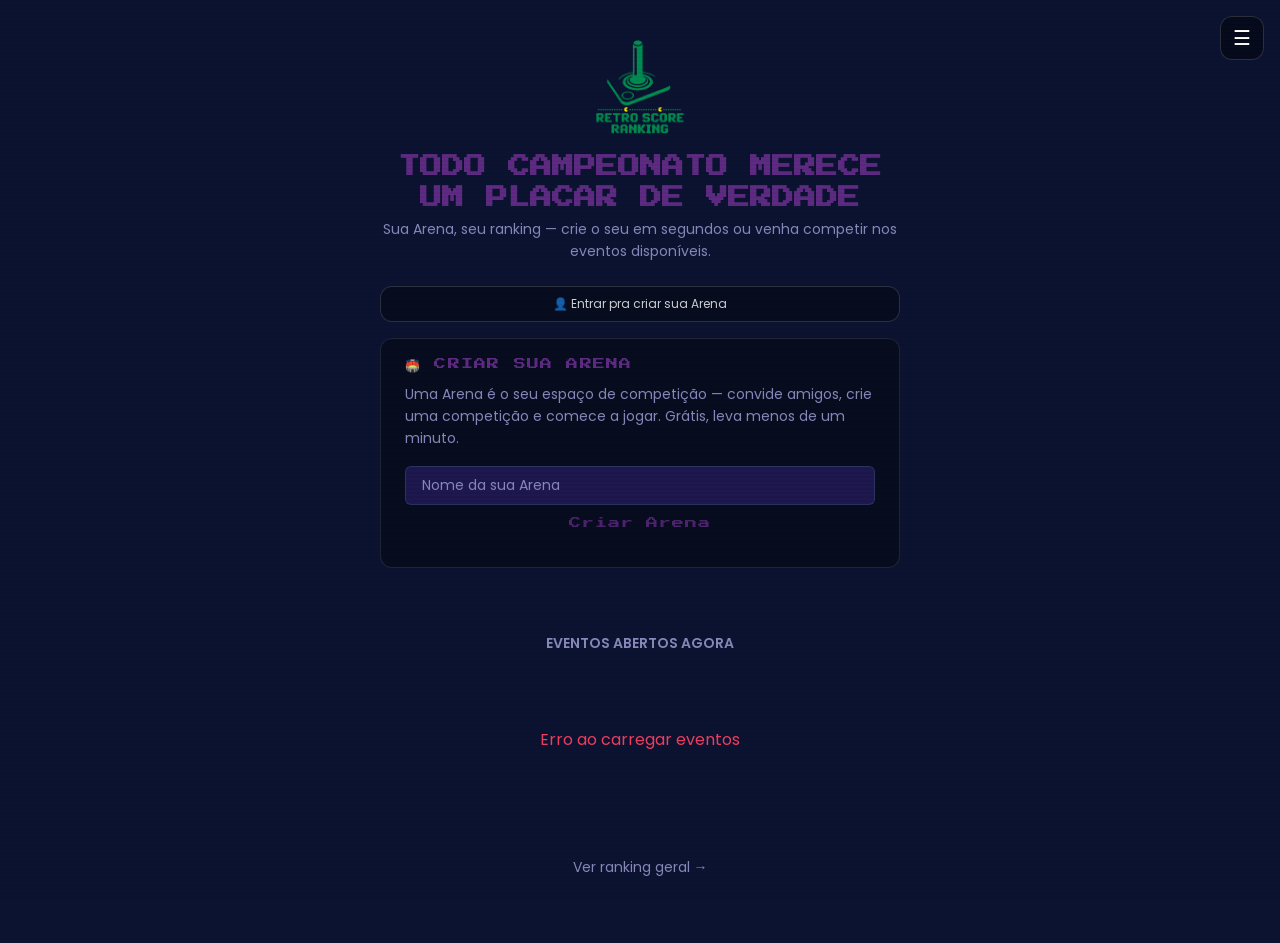
==== frontend/index.html @ 5ebc624e "feat: mostra apelido em vez do nome da conta na saudação "Logado como" index.html e perfil.html prio" ====
<!DOCTYPE html>
<html lang="pt-BR">
<head>
  <meta charset="UTF-8">
  <meta name="viewport" content="width=device-width, initial-scale=1.0, maximum-scale=1.0, user-scalable=no">
  <meta name="mobile-web-app-capable" content="yes">
  <meta name="theme-color" content="#0b1331">
  <title>Retro Score — Crie sua Arena</title>
  <link rel="stylesheet" href="style.css">
  <!-- Pré-carrega fontes principais para evitar flash e atraso -->
  <link rel="preconnect" href="https://fonts.googleapis.com">
  <link rel="preconnect" href="https://fonts.gstatic.com" crossorigin>
  <link rel="stylesheet" href="https://fonts.googleapis.com/css2?family=Press+Start+2P&family=Poppins:wght@400;600;700&family=Orbitron:wght@400;700&family=Share+Tech+Mono&display=swap">
  <style>
    /* ── Página ── */
    .upload-page {
      min-height: 100dvh;
      display: flex;
      flex-direction: column;
      align-items: center;
      padding: var(--space-xl) var(--space-md) var(--space-2xl);
    }

    .page-header {
      text-align: center;
      margin-bottom: var(--space-lg);
      width: 100%;
      max-width: 520px;
    }
    .page-logo {
      height: 96px; width: auto; object-fit: contain;
      display: block; margin: 0 auto var(--space-md);
    }
    .page-title {
      font-family: var(--font-display);
      font-size: var(--text-lg);
      color: var(--color-primary);
      line-height: 1.4; margin-bottom: var(--space-xs);
    }
    .page-subtitle { font-size: var(--text-sm); color: var(--color-text-muted); }

    /* ── Conta / login ── */
    .conta-bar {
      width: 100%;
      max-width: 520px;
      margin-bottom: var(--space-md);
    }
    .conta-status {
      display: flex;
      align-items: center;
      justify-content: center;
      gap: var(--space-sm);
      min-height: 32px;
    }
    .conta-carregando {
      color: var(--color-text-muted);
      font-size: var(--text-xs);
      letter-spacing: 0.1em;
    }
    .conta-info {
      font-size: var(--text-sm);
      color: rgba(255,255,255,0.75);
    }
    .conta-info strong { color: var(--color-primary); }
    .conta-avatar {
      width: 24px; height: 24px;
      border-radius: 50%;
      object-fit: cover;
      border: 1px solid rgba(255,255,255,0.2);
      flex-shrink: 0;
    }
    .conta-sair {
      background: transparent;
      border: none;
      color: var(--color-text-muted);
      font-size: var(--text-xs);
      text-decoration: underline;
      cursor: pointer;
      padding: 4px 8px;
    }
    .conta-entrar-btn {
      background: rgba(0,0,0,0.35);
      border: 1px solid rgba(255,255,255,0.15);
      border-radius: var(--radius-md);
      color: rgba(255,255,255,0.8);
      font-size: var(--text-xs);
      padding: 8px 16px;
      cursor: pointer;
      transition: border-color var(--transition);
      width: 100%;
    }
    .conta-entrar-btn:hover { border-color: var(--color-primary); }

    .login-painel {
      margin-top: var(--space-sm);
      background: rgba(0,0,0,0.35);
      border: 1px solid rgba(255,255,255,0.1);
      border-radius: var(--radius-md);
      padding: var(--space-md);
    }
    .login-painel-texto {
      font-size: var(--text-xs);
      color: var(--color-text-muted);
      text-align: center;
      margin-bottom: var(--space-md);
      line-height: 1.5;
    }
    .login-btn {
      width: 100%;
      border-radius: var(--radius-sm, 6px);
      padding: 10px 16px;
      font-size: var(--text-sm);
      font-weight: var(--weight-bold);
      cursor: pointer;
      transition: filter var(--transition);
    }
    .login-btn:hover { filter: brightness(1.1); }
    .login-btn-google {
      background: #ffffff;
      color: #1f1f1f;
      border: 1px solid rgba(0,0,0,0.1);
      display: flex; align-items: center; justify-content: center; gap: 10px;
    }
    .login-divisor {
      display: flex; align-items: center; gap: var(--space-sm);
      margin: var(--space-md) 0;
      color: var(--color-text-muted);
      font-size: var(--text-xs);
    }
    .login-divisor::before, .login-divisor::after {
      content: ''; flex: 1; height: 1px; background: rgba(255,255,255,0.15);
    }
    .login-email-form { display: flex; flex-direction: column; gap: var(--space-sm); }
    .login-btn-email {
      background: var(--color-primary);
      color: var(--color-bg, #0b1331);
    }
    .login-email-status {
      font-size: var(--text-xs);
      color: var(--color-text-muted);
      text-align: center;
      margin-top: var(--space-sm);
      min-height: 1em;
    }

    /* ── Busca de games ── */
    .games-busca-bar {
      width: 100%;
      max-width: 520px;
      margin-bottom: var(--space-md);
    }
    .games-busca-input {
      width: 100%;
      background: var(--color-bg-surface);
      border: var(--border-width) solid var(--color-border);
      border-radius: var(--radius-sm, 6px);
      color: var(--color-text);
      font-family: var(--font-body);
      font-size: var(--text-sm);
      padding: var(--space-sm) var(--space-md);
      transition: border-color var(--transition);
    }
    .games-busca-input::placeholder { color: var(--color-text-muted); }
    .games-busca-input:focus {
      outline: none;
      border-color: var(--color-primary);
    }
    .games-busca-vazio {
      text-align: center;
      color: var(--color-text-muted);
      font-size: var(--text-sm);
      padding: var(--space-lg) 0;
    }

    /* ── Link direto por game (?game=) ── */
    .voltar-todos-games {
      display: inline-block;
      margin-bottom: var(--space-md);
      color: var(--color-text-muted);
      font-size: var(--text-xs);
      text-decoration: underline;
      cursor: pointer;
    }

    /* ── Link "ver ranking" no card fechado ── */
    .game-ranking-link {
      flex-shrink: 0;
      font-size: var(--text-xs);
      color: var(--color-text-muted);
      text-decoration: none;
      padding: 6px 10px;
      border: 1px solid rgba(255,255,255,0.12);
      border-radius: var(--radius-sm, 6px);
      white-space: nowrap;
      transition: border-color var(--transition), color var(--transition);
    }
    .game-ranking-link:hover {
      border-color: var(--card-primary, var(--color-primary));
      color: var(--card-primary, var(--color-primary));
    }

    /* ── Regras ── */
    .regras-card {
      width: 100%;
      max-width: 520px;
      background: rgba(0,0,0,0.35);
      border: 1px solid rgba(255,255,255,0.1);
      border-radius: var(--radius-md);
      padding: var(--space-md) var(--space-lg);
      margin-bottom: var(--space-lg);
    }
    .regras-titulo {
      font-family: var(--font-display);
      font-size: var(--text-xs);
      color: var(--color-primary);
      letter-spacing: 0.1em;
      margin-bottom: var(--space-sm);
    }
    .regras-lista {
      list-style: none;
      padding: 0; margin: 0;
      display: flex;
      flex-direction: column;
      gap: 8px;
    }
    .regras-lista li {
      font-size: var(--text-sm);
      color: rgba(255,255,255,0.7);
      line-height: 1.6;
      padding-left: 16px;
      position: relative;
    }
    .regras-lista li strong {
      color: var(--color-primary);
      font-weight: 600;
    }
    .regras-lista li::before {
      content: '▸';
      color: var(--color-primary);
      position: absolute;
      left: 0;
      top: 0;
    }
    .regras-expandido {
      display: none;
      margin-top: var(--space-sm);
      padding-top: var(--space-sm);
      border-top: 1px solid rgba(255,255,255,0.08);
    }
    .regras-expandido.aberto { display: block; }
    .regras-expandido li {
      font-size: var(--text-xs);
      color: rgba(255,255,255,0.45);
      line-height: 1.5;
      margin-bottom: 6px;
      padding-left: 14px;
      position: relative;
    }
    .regras-expandido li::before {
      content: '–';
      color: var(--color-primary);
      position: absolute;
      left: 0;
      top: 0;
      opacity: 0.6;
    }
    .regras-toggle {
      background: none;
      border: none;
      color: var(--color-primary);
      font-size: var(--text-xs);
      font-family: var(--font-display);
      letter-spacing: 0.08em;
      cursor: pointer;
      padding: var(--space-xs) 0 0;
      display: flex;
      align-items: center;
      gap: 4px;
      opacity: 0.8;
      transition: opacity 0.2s;
    }
    .regras-toggle:hover { opacity: 1; }
    .regras-toggle-icon { transition: transform 0.25s; display: inline-block; }
    .regras-toggle.aberto .regras-toggle-icon { transform: rotate(180deg); }

    /* ── Lista de games ── */
    .games-lista {
      width: 100%;
      max-width: 520px;
      display: flex;
      flex-direction: column;
      gap: var(--space-sm);
    }

    /* ── Card de game (colapsado) ── */
    .game-card {
      border-radius: var(--radius-md);
      overflow: hidden;
      transition: box-shadow 0.3s ease, opacity 0.3s ease;
      border: var(--border-width) solid var(--color-border);
      background: var(--color-bg-surface);
    }

    /* Quando outro card está expandido, os demais esmaeecem */
    .games-lista.tem-expandido .game-card:not(.expandido) {
      opacity: 0.45;
    }
    .games-lista.tem-expandido .game-card.expandido {
      border-color: var(--card-primary, var(--color-primary));
      box-shadow: 0 0 0 1px var(--card-primary, var(--color-primary));
    }

    /* ── Header do card (sempre visível) ── */
    .game-header {
      display: flex;
      align-items: center;
      gap: var(--space-md);
      padding: var(--space-md) var(--space-lg);
      cursor: pointer;
      transition: background 0.2s;
      position: relative;
    }
    .game-header::before {
      content: '';
      position: absolute;
      left: 0; top: 0; bottom: 0;
      width: 4px;
      background: var(--card-primary, var(--color-primary));
      transition: width 0.2s;
    }
    .game-card.expandido .game-header::before { width: 5px; }
    .game-header:hover { background: rgba(255,255,255,0.03); }

    .game-icone {
      font-size: 28px; line-height: 1;
      flex-shrink: 0; width: 40px; text-align: center;
    }
    .game-icone-img { width: 32px; height: 32px; object-fit: contain; border-radius: 4px; }

    .game-info { flex: 1; min-width: 0; }
    .game-nome {
      font-size: var(--text-md);
      font-weight: var(--weight-bold);
      color: var(--color-text);
      letter-spacing: 0.04em;
    }
    .game-lider {
      font-size: var(--text-xs);
      color: var(--color-text-muted);
      margin-top: 3px;
      display: flex; align-items: center; gap: 6px;
    }
    .lider-score {
      font-family: var(--font-mono);
      color: var(--card-accent, var(--color-accent));
      font-weight: var(--weight-bold);
    }
    .lider-nick { color: var(--color-text-muted); }

    .game-chevron {
      font-size: var(--text-md);
      color: var(--color-text-dim);
      transition: transform 0.3s ease, color 0.2s;
      flex-shrink: 0;
    }
    .game-card.expandido .game-chevron {
      transform: rotate(90deg);
      color: var(--card-primary, var(--color-primary));
    }

    /* ── Corpo expansível do card ── */
    .game-body {
      max-height: 0;
      overflow: hidden;
      transition: max-height 0.45s cubic-bezier(0.4, 0, 0.2, 1);
    }
    .game-card.expandido .game-body {
      max-height: 900px;
    }

    /* ── Conteúdo interno do card (formulário com tema) ── */
    .game-conteudo {
      padding: var(--space-md) var(--space-lg) var(--space-xl);
      border-top: var(--border-width) solid rgba(255,255,255,0.06);
      background: var(--card-bg, var(--color-bg-surface));
      position: relative;
      overflow: hidden;
    }

    /* Imagem de fundo do tema dentro do card */
    .game-conteudo::before {
      content: '';
      position: absolute;
      inset: 0;
      background-image: var(--card-bg-image, none);
      background-size: cover;
      background-position: center;
      opacity: calc(1 - var(--card-overlay, 0.75));
      pointer-events: none;
      z-index: 0;
    }
    .game-conteudo > * { position: relative; z-index: 1; }

    /* ── Formulário dentro do card ── */
    .card-form { display: flex; flex-direction: column; }

    /* Zona de foto */
    .photo-zone {
      position: relative; width: 100%;
      aspect-ratio: 4/3;
      background: rgba(0,0,0,0.3);
      border: var(--border-width) dashed rgba(255,255,255,0.2);
      border-radius: var(--radius-md);
      display: flex; flex-direction: column;
      align-items: center; justify-content: center;
      gap: var(--space-sm); cursor: pointer;
      overflow: hidden; transition: border-color 0.2s;
      margin-bottom: var(--space-md);
    }
    .photo-zone:hover { border-color: rgba(255,255,255,0.4); }
    .photo-zone.has-photo { border-style: solid; border-color: var(--card-secondary, var(--color-secondary)); }
    .photo-zone-icon { font-size: 36px; line-height: 1; }
    .photo-zone-text { font-size: var(--text-sm); color: rgba(255,255,255,0.6); text-align: center; padding: 0 var(--space-md); line-height: 1.5; }
    .photo-zone-badge { font-size: var(--text-xs); font-weight: var(--weight-bold); letter-spacing: 0.1em; text-transform: uppercase; color: var(--card-secondary, var(--color-secondary)); border: 1px solid var(--card-secondary, var(--color-secondary)); border-radius: var(--radius-full); padding: 3px 10px; }
    .photo-preview { position: absolute; inset: 0; width: 100%; height: 100%; object-fit: cover; }
    .photo-overlay { position: absolute; inset: 0; background: rgba(0,0,0,0.6); display: flex; flex-direction: column; align-items: center; justify-content: center; gap: var(--space-sm); opacity: 0; transition: opacity 0.2s; }
    .photo-zone.has-photo:hover .photo-overlay { opacity: 1; }
    .photo-overlay span { font-size: var(--text-sm); color: #fff; font-weight: var(--weight-bold); }

    /* Campos do card — usam variáveis do tema scoped */
    .card-field { display: flex; flex-direction: column; gap: var(--space-xs); margin-bottom: var(--space-md); }
    .card-label { font-size: var(--text-xs); font-weight: var(--weight-bold); letter-spacing: 0.12em; text-transform: uppercase; color: rgba(255,255,255,0.55); }
    .card-input {
      width: 100%;
      padding: 14px var(--space-md);
      background: rgba(0,0,0,0.35);
      border: var(--border-width) solid rgba(255,255,255,0.15);
      border-radius: var(--radius-sm);
      color: #fff;
      font-family: var(--font-body);
      font-size: var(--text-md);
      outline: none;
      transition: border-color 0.2s;
      -webkit-appearance: none;
    }
    .card-input::placeholder { color: rgba(255,255,255,0.3); }
    .card-input:focus {
      border-color: var(--card-secondary, var(--color-secondary));
      box-shadow: 0 0 0 3px rgba(255,255,255,0.08);
    }

    /* Consentimento dentro do card */
    .card-consent {
      display: flex; align-items: flex-start; gap: var(--space-sm);
      margin-bottom: var(--space-md);
      padding: var(--space-sm) var(--space-md);
      background: rgba(0,0,0,0.25);
      border: var(--border-width) solid rgba(255,255,255,0.1);
      border-radius: var(--radius-sm);
    }
    .card-consent-check {
      flex-shrink: 0; width: 18px; height: 18px;
      margin-top: 2px; cursor: pointer;
      accent-color: var(--card-primary, var(--color-primary));
    }
    .card-consent-text { font-size: var(--text-xs); color: rgba(255,255,255,0.5); line-height: 1.6; }

    /* Botão do card com cor primária do tema */
    .card-btn {
      display: block; width: 100%;
      padding: 16px var(--space-lg);
      background: var(--card-primary, var(--color-primary));
      color: var(--card-bg, #000);
      font-family: var(--font-body);
      font-size: var(--text-base);
      font-weight: var(--weight-bold);
      letter-spacing: 0.08em;
      text-transform: uppercase;
      border-radius: var(--radius-md);
      border: none; cursor: pointer;
      transition: filter 0.15s, transform 0.15s;
    }
    .card-btn:hover { filter: brightness(1.15); }
    .card-btn:active { transform: scale(0.98); }
    .card-btn:disabled { opacity: 0.5; cursor: not-allowed; filter: none; }

    /* Progress bar */
    .card-progress { display: none; flex-direction: column; gap: var(--space-xs); margin-bottom: var(--space-md); }
    .card-progress.visible { display: flex; }
    .progress-track { width: 100%; height: 3px; background: rgba(255,255,255,0.1); border-radius: 3px; overflow: hidden; }
    .progress-fill { height: 100%; background: var(--card-primary, var(--color-primary)); width: 0%; transition: width 0.3s ease; border-radius: 3px; }
    .progress-txt { font-size: var(--text-xs); color: rgba(255,255,255,0.5); text-align: center; letter-spacing: 0.08em; text-transform: uppercase; }

    /* Sucesso dentro do card */
    .card-sucesso {
      display: none;
      flex-direction: column;
      align-items: center;
      text-align: center;
      padding: var(--space-lg) 0;
      gap: var(--space-md);
    }
    .card-sucesso.visible { display: flex; animation: fadeIn 0.4s ease both; }
    .sucesso-icon { font-size: 52px; }
    .sucesso-titulo { font-family: var(--font-display); font-size: var(--text-sm); color: var(--card-secondary, var(--color-secondary)); line-height: 1.5; }
    .sucesso-score { font-family: var(--font-mono); font-size: var(--text-2xl); color: var(--card-primary, var(--color-primary)); font-weight: var(--weight-bold); }
    .sucesso-msg { font-size: var(--text-sm); color: rgba(255,255,255,0.6); max-width: 280px; }
    .sucesso-posicao {
      font-family: var(--font-display);
      font-size: var(--text-lg);
      color: var(--card-primary, var(--color-primary));
      margin: 4px 0 2px;
      letter-spacing: 0.05em;
    }
    .sucesso-posicao span {
      font-size: var(--text-3xl, 2.5rem);
      display: block;
      line-height: 1;
    }
    /* Compartilhamento */
    .share-section {
      width: 100%;
      border-top: 1px solid rgba(255,255,255,0.08);
      padding-top: var(--space-sm);
      margin-top: var(--space-xs);
    }
    .share-label {
      font-size: 9px;
      letter-spacing: 0.12em;
      color: rgba(255,255,255,0.35);
      text-align: center;
      margin-bottom: 8px;
    }
    .share-buttons {
      display: flex;
      gap: 8px;
      justify-content: center;
      flex-wrap: wrap;
    }
    .share-btn {
      display: flex;
      align-items: center;
      gap: 6px;
      padding: 8px 14px;
      border-radius: 8px;
      font-size: 11px;
      font-weight: 600;
      cursor: pointer;
      border: none;
      transition: opacity 0.2s, transform 0.15s;
      text-decoration: none;
    }
    .share-btn:active { transform: scale(0.96); }
    .share-btn-native {
      background: var(--card-primary, var(--color-primary));
      color: #000;
      flex: 1;
    }
    .share-btn-instagram { background: #E1306C; color: white; }
    .share-btn-tiktok    { background: #010101; color: white; border: 1px solid #333; }
    .share-btn-facebook  { background: #1877F2; color: white; }

    .link-pessoal-box {
      width: 100%;
      background: rgba(0,0,0,0.3);
      border: 1px solid rgba(255,255,255,0.1);
      border-radius: 8px;
      padding: 10px 12px;
      margin-top: 8px;
      display: flex;
      align-items: center;
      gap: 8px;
    }
    .link-pessoal-url {
      flex: 1;
      font-size: 10px;
      color: rgba(255,255,255,0.5);
      word-break: break-all;
      line-height: 1.4;
    }
    .link-pessoal-copy {
      background: none;
      border: 1px solid rgba(255,255,255,0.2);
      color: rgba(255,255,255,0.6);
      border-radius: 6px;
      padding: 6px 10px;
      font-size: 10px;
      cursor: pointer;
      white-space: nowrap;
      flex-shrink: 0;
    }
    .link-pessoal-copy:hover { border-color: var(--card-primary, var(--color-primary)); color: var(--card-primary, var(--color-primary)); }

    /* Fogos de artifício */
    @keyframes fogoBurst {
      0%   { transform: translate(-50%,-50%) scale(0); opacity:1; }
      80%  { opacity:1; }
      100% { transform: translate(-50%,-50%) scale(1); opacity:0; }
    }
    .fogo-particle {
      position: fixed;
      width: 8px; height: 8px;
      border-radius: 50%;
      pointer-events: none;
      z-index: 9998;
      animation: fogoQueda linear forwards;
    }
    @keyframes fogoQueda {
      0%   { transform: translateY(0) scale(1); opacity:1; }
      100% { transform: translateY(80px) scale(0.3); opacity:0; }
    }

    .share-rede {
      width: 44px; height: 44px;
      border-radius: 50%;
      border: none;
      display: flex; align-items: center; justify-content: center;
      cursor: pointer;
      color: white;
      transition: transform 0.15s, filter 0.15s;
      padding: 0;
      flex-shrink: 0;
    }
    .share-rede:hover { transform: scale(1.12); filter: brightness(1.2); }
    .share-rede[title="Instagram"] { background: radial-gradient(circle at 30% 107%, #fdf497 0%, #fd5949 45%, #d6249f 60%, #285AEB 90%); }
    .share-rede[title="TikTok"]    { background: #010101; border: 1px solid #444; }
    .share-rede[title="Facebook"]  { background: #1877F2; }
    .share-rede[title="WhatsApp"]  { background: #25D366; }
    .share-rede[title="Salvar imagem"] { background: rgba(255,255,255,0.12); border: 1px solid rgba(255,255,255,0.2); opacity: 0.6; }

    .toast-superado {
      position: fixed;
      bottom: 80px; left: 50%;
      transform: translateX(-50%) translateY(20px);
      background: rgba(20,10,0,0.95);
      border: 1px solid var(--color-primary);
      border-radius: 12px;
      padding: 14px 20px;
      max-width: 320px;
      width: 90%;
      text-align: center;
      opacity: 0;
      transition: opacity 0.3s, transform 0.3s;
      pointer-events: none;
      z-index: 999;
    }
    .toast-superado.show {
      opacity: 1;
      transform: translateX(-50%) translateY(0);
    }
    .toast-superado-titulo {
      font-family: var(--font-display);
      font-size: var(--text-xs);
      color: var(--color-primary);
      letter-spacing: 0.1em;
      margin-bottom: 4px;
    }
    .toast-superado-msg {
      font-size: var(--text-sm);
      color: rgba(255,255,255,0.8);
      line-height: 1.4;
    }

    .sucesso-motivacao {
      font-size: var(--text-sm);
      color: rgba(255,255,255,0.75);
      max-width: 260px;
      line-height: 1.5;
      margin-top: 4px;
      font-style: italic;
    }
    .sucesso-actions { display: flex; flex-direction: column; gap: var(--space-sm); width: 100%; }

    /* ── Links ── */
    .ranking-link {
      display: flex; align-items: center; justify-content: center;
      gap: var(--space-sm); margin-top: var(--space-xl);
      color: var(--color-text-muted); font-size: var(--text-sm);
      text-decoration: none; transition: color 0.2s;
    }
    .ranking-link:hover { color: var(--color-secondary); }

    /* Loading */
    .loading-games { display: flex; flex-direction: column; align-items: center; gap: var(--space-md); padding: var(--space-2xl); color: var(--color-text-muted); }
    .loading-blink { font-family: var(--font-display); font-size: var(--text-sm); animation: blink 1s step-end infinite; }

    input[type="file"] { display: none; }
  </style>
</head>
<body>

<div class="upload-page">
  <div class="page-header animate-slide-up">
    <img src="logo.png" alt="Retro Score Ranking" class="page-logo">
    <h1 class="page-title" id="page-title">TODO CAMPEONATO MERECE UM PLACAR DE VERDADE</h1>
    <p class="page-subtitle" id="page-subtitle">Sua Arena, seu ranking — crie o seu em segundos ou venha competir nos eventos disponíveis.</p>
  </div>

  <!-- Conta / login — precisa estar logado pra criar uma Arena -->
  <div class="conta-bar animate-slide-up" id="conta-bar">
    <div class="conta-status" id="conta-status">
      <span class="conta-carregando">···</span>
    </div>
  </div>

  <!-- Criar Arena -->
  <div class="regras-card animate-slide-up" id="criar-arena-card">
    <div class="regras-titulo">🏟️ CRIAR SUA ARENA</div>
    <p style="font-size:var(--text-sm);color:var(--color-text-muted);margin-bottom:var(--space-md)">
      Uma Arena é o seu espaço de competição — convide amigos, crie uma competição e comece a jogar. Grátis, leva menos de um minuto.
    </p>
    <input type="text" id="arena-nome-input" class="games-busca-input" placeholder="Nome da sua Arena" maxlength="80" style="margin-bottom:var(--space-sm)">
    <button class="regras-toggle" id="criar-arena-btn" onclick="criarArena()" style="width:100%;justify-content:center">
      <span>Criar Arena</span>
    </button>
    <p id="criar-arena-status" style="font-size:var(--text-xs);margin-top:var(--space-sm);min-height:1.2em"></p>
  </div>

  <!-- Diretório de eventos abertos (Fase 8, ARENA_SPEC.md D.1/D.7) -->
  <div class="page-header animate-slide-up" style="margin-top:var(--space-xl);margin-bottom:var(--space-sm)">
    <p class="page-subtitle" style="font-weight:600">EVENTOS ABERTOS AGORA</p>
  </div>
  <div class="games-lista" id="eventos-abertos-lista">
    <div class="loading-games"><span>Carregando...</span></div>
  </div>

  <a href="ranking.html" class="ranking-link">Ver ranking geral →</a>
</div>

<div class="toast" id="toast"></div>

<script type="module">
import { inserirNav } from './nav.js';

const API_URL = 'https://retro-score-ranking-production.up.railway.app';

inserirNav('index');

// ── CONTA / LOGIN (AUTH_SPEC.md §4) ─────────────────────────────
// Criar Arena exige sessão ativa (Fase 8, ARENA_SPEC.md D.2) — login
// resolvido antes de qualquer criação, sem estado transitório de
// "preencha o formulário, autentique depois".

let usuarioAtual = null;
let providersCache = null;
let nickAtualCache = null;

document.addEventListener('DOMContentLoaded', async () => {
  await carregarSessao();
  carregarEventosAbertos();
});

async function carregarSessao() {
  try {
    const resp = await fetch(`${API_URL}/api/auth/session`, { credentials: 'include' });
    if (resp.ok) {
      usuarioAtual = await resp.json();
      await carregarNickAtual();
      renderContaLogado(usuarioAtual);
    } else {
      usuarioAtual = null;
      renderContaDeslogado();
    }
  } catch {
    usuarioAtual = null;
    renderContaDeslogado();
  }
}

// Apelido usado nas pontuações (docs/NICKNAME_SPEC.md) — prioridade
// sobre o nome da conta Google/e-mail na saudação. Mesmo padrão já
// usado em play.html: falha silenciosa, é só conveniência de exibição.
async function carregarNickAtual() {
  try {
    const resp = await fetch(`${API_URL}/api/perfil`, { credentials: 'include' });
    if (resp.ok) {
      const perfil = await resp.json();
      nickAtualCache = perfil.nick_atual || null;
    }
  } catch { /* silencioso */ }
}

function renderContaLogado(usuario) {
  const el = document.getElementById('conta-status');
  const nomeExibicao = nickAtualCache || usuario.nome || usuario.email || 'sua conta';
  const linkPainel = usuario.tem_arena
    ? `<a href="admin.html" class="conta-sair" style="text-decoration:underline">Meu painel</a>`
    : '';
  el.innerHTML = `
    <span class="conta-info">✓ Logado como <strong>${escaparHtml(nomeExibicao)}</strong></span>
    ${linkPainel}
    <a href="perfil.html" class="conta-sair" style="text-decoration:underline">Meu perfil</a>
    <button class="conta-sair" onclick="fazerLogout()">Sair</button>
  `;
}

function renderContaDeslogado() {
  const el = document.getElementById('conta-status');
  el.innerHTML = `
    <button class="conta-entrar-btn" onclick="toggleLoginPainel()">
      👤 Entrar pra criar sua Arena
    </button>
    <div class="login-painel" id="login-painel" style="display:none">
      <p class="login-painel-texto">
        Login é rápido e necessário só pra criar/administrar sua Arena — ver
        ranking e enviar pontuação continua funcionando sem conta.
      </p>
      <button class="login-btn login-btn-google" id="btn-login-google" onclick="loginGoogle()" style="display:none">
        <svg width="18" height="18" viewBox="0 0 18 18"><path fill="#4285F4" d="M17.64 9.2c0-.64-.06-1.25-.16-1.84H9v3.48h4.84a4.14 4.14 0 0 1-1.8 2.72v2.26h2.9c1.7-1.57 2.7-3.88 2.7-6.62z"/><path fill="#34A853" d="M9 18c2.43 0 4.47-.8 5.96-2.18l-2.9-2.26c-.8.54-1.84.86-3.06.86-2.35 0-4.34-1.59-5.05-3.72H.96v2.33A9 9 0 0 0 9 18z"/><path fill="#FBBC05" d="M3.95 10.7A5.4 5.4 0 0 1 3.67 9c0-.59.1-1.17.28-1.7V4.97H.96A9 9 0 0 0 0 9c0 1.45.35 2.83.96 4.03l2.99-2.33z"/><path fill="#EA4335" d="M9 3.58c1.32 0 2.5.45 3.44 1.35l2.58-2.58C13.46.89 11.43 0 9 0A9 9 0 0 0 .96 4.97l2.99 2.33C4.66 5.17 6.65 3.58 9 3.58z"/></svg>
        Continuar com Google
      </button>
      <div class="login-divisor" id="login-divisor" style="display:none"><span>ou</span></div>
      <div class="login-email-form" id="login-email-form" style="display:none">
        <input type="email" class="card-input" id="login-email-input"
               placeholder="seu@email.com" autocomplete="email">
        <button class="login-btn login-btn-email" onclick="loginMagicLink()">Enviar link de acesso</button>
      </div>
      <p class="login-email-status" id="login-email-status"></p>
    </div>
  `;
}

async function carregarProviders() {
  if (providersCache) return providersCache;
  try {
    const resp = await fetch(`${API_URL}/api/auth/providers`);
    providersCache = await resp.json();
  } catch {
    providersCache = { google: false, magic_link: false };
  }
  return providersCache;
}

window.toggleLoginPainel = async function() {
  const painel = document.getElementById('login-painel');
  const visivel = painel.style.display !== 'none';
  painel.style.display = visivel ? 'none' : 'block';
  if (!visivel) {
    const providers = await carregarProviders();
    document.getElementById('btn-login-google').style.display = providers.google ? 'flex' : 'none';
    document.getElementById('login-divisor').style.display =
      (providers.google && providers.magic_link) ? 'flex' : 'none';
    document.getElementById('login-email-form').style.display = providers.magic_link ? 'flex' : 'none';
  }
};

window.loginGoogle = function() {
  // Navegação de página inteira (não fetch) — precisa sair do domínio
  // pro Google e voltar. Volta pra esta mesma home.
  window.location.href = `${API_URL}/api/auth/google/start`;
};

window.loginMagicLink = async function() {
  const input  = document.getElementById('login-email-input');
  const status = document.getElementById('login-email-status');
  const email  = input.value.trim();
  if (!email) return;

  status.textContent = 'Enviando...';
  try {
    const resp = await fetch(`${API_URL}/api/auth/magic-link/request`, {
      method: 'POST',
      headers: { 'Content-Type': 'application/json' },
      body: JSON.stringify({ email }),
    });
    const data = await resp.json();
    status.textContent = data.mensagem || 'Se esse e-mail existir, enviamos um link de acesso.';
    input.value = '';
  } catch {
    status.textContent = 'Não foi possível enviar agora. Tente de novo em instantes.';
  }
};

window.fazerLogout = async function() {
  try {
    await fetch(`${API_URL}/api/auth/logout`, { method: 'POST', credentials: 'include' });
  } catch {}
  usuarioAtual = null;
  renderContaDeslogado();
};

function escaparHtml(texto) {
  const div = document.createElement('div');
  div.textContent = texto;
  return div.innerHTML;
}

function showToast(msg, tipo = 'success') {
  const toast = document.getElementById('toast');
  toast.textContent = msg;
  toast.className = `toast show ${tipo}`;
  setTimeout(() => { toast.className = 'toast'; }, 3500);
}

// ── CRIAR ARENA (Fase 8, ARENA_SPEC.md D.2/D.3) ─────────────────
// Só nome — slug auto-derivado (editável seria refinamento futuro,
// não bloqueante aqui). Colisão/rate-limit/heurística são resolvidos
// inteiramente no backend (POST /api/admin/arenas); esta função só
// traduz os status HTTP em mensagem clara.

function slugify(texto) {
  return texto
    .normalize('NFKD').replace(/[\u0300-\u036f]/g, '')
    .toLowerCase()
    .replace(/[^a-z0-9]+/g, '-')
    .replace(/^-+|-+$/g, '')
    .slice(0, 60);
}

window.criarArena = async function() {
  const input  = document.getElementById('arena-nome-input');
  const status = document.getElementById('criar-arena-status');
  const nome   = input.value.trim();

  if (!nome) {
    status.textContent = 'Digite um nome pra sua Arena.';
    return;
  }
  if (!usuarioAtual) {
    status.textContent = 'Entre com sua conta primeiro (botão acima).';
    await window.toggleLoginPainel();
    return;
  }

  const slug = slugify(nome);
  status.textContent = 'Criando...';

  try {
    const resp = await fetch(`${API_URL}/api/admin/arenas`, {
      method: 'POST',
      credentials: 'include',
      headers: { 'Content-Type': 'application/json' },
      body: JSON.stringify({ nome, slug }),
    });
    const data = await resp.json();

    if (resp.status === 201) {
      status.textContent = `Arena "${data.nome}" criada! Acesse o painel pra configurar.`;
      showToast('Arena criada com sucesso!', 'success');
      input.value = '';
      setTimeout(() => { window.location.href = 'admin.html'; }, 1500);
    } else if (resp.status === 409) {
      status.textContent = data.detail || 'Esse nome já está em uso — tente outro.';
    } else if (resp.status === 429) {
      status.textContent = data.detail || 'Limite de Arenas por dia atingido.';
    } else if (resp.status === 401) {
      status.textContent = 'Sessão expirada — entre novamente.';
      renderContaDeslogado();
    } else {
      status.textContent = data.detail || 'Não foi possível criar agora. Tente de novo.';
    }
  } catch {
    status.textContent = 'Erro de conexão — tente de novo em instantes.';
  }
};

// ── DIRETÓRIO DE EVENTOS ABERTOS ────────────────────────────────

async function carregarEventosAbertos() {
  const el = document.getElementById('eventos-abertos-lista');
  try {
    const resp = await fetch(`${API_URL}/api/arenas/eventos-abertos`);
    const eventos = resp.ok ? await resp.json() : [];

    if (eventos.length === 0) {
      el.innerHTML = `<div class="loading-games"><span>Nenhum evento aberto pra descoberta no momento — peça o link direto de quem organiza.</span></div>`;
      return;
    }

    el.innerHTML = eventos.map(e => `
      <a href="play.html?evento=${encodeURIComponent(e.slug)}" class="game-card" style="text-decoration:none;display:block">
        <div class="game-header">
          <span class="game-icone">
            ${e.logo_url ? `<img class="game-icone-img" src="${escaparHtml(e.logo_url)}" alt="${escaparHtml(e.nome)}">` : '🎮'}
          </span>
          <div class="game-info">
            <div class="game-nome">${escaparHtml(e.nome)}</div>
            <div class="game-lider" style="opacity:0.7">${escaparHtml(e.arena_nome)}</div>
          </div>
          <span class="game-chevron">›</span>
        </div>
      </a>
    `).join('');
  } catch {
    el.innerHTML = `<div class="loading-games"><span style="color:var(--color-error)">Erro ao carregar eventos</span></div>`;
  }
}
</script>

</body>
</html>
---- frontend/style.css ----
@import url('https://fonts.googleapis.com/css2?family=Press+Start+2P&family=Poppins:wght@400;600;700&family=Share+Tech+Mono&display=swap');

/* ============================================================
   RETRO SCORE RANKING — Design Tokens — Canal3
   ============================================================
   COMO CUSTOMIZAR:
   Troque qualquer valor abaixo para mudar o visual do app.
   Não é necessário editar o HTML ou o JS.

   SEÇÕES:
   1. Cores principais
   2. Tipografia
   3. Espaçamento e bordas
   4. Efeitos e animações
   5. Componentes específicos
   ============================================================ */

/* ── 1. CORES ──────────────────────────────────────────────── */
:root {
  /* ── Paleta Canal3 ──────────────────────────────────────── */
  --canal3-navy:    #0b1331;   /* azul marinho escuro */
  --canal3-indigo:  #1e184e;   /* índigo médio */
  --canal3-purple:  #5e2b82;   /* roxo vivo */
  --canal3-green:   #5fbb50;   /* verde claro */
  --canal3-forest:  #1c8542;   /* verde floresta */
  --canal3-aqua:    #72cddd;   /* azul-água */

  /* ── Fundo ───────────────────────────────────────────────── */
  --color-bg:           var(--canal3-navy);
  --color-bg-surface:   var(--canal3-indigo);
  --color-bg-surface2:  #141038;   /* entre navy e indigo, para inputs */
  --color-bg-overlay:   rgba(11, 19, 49, 0.88);

  /* ── Cores de destaque ───────────────────────────────────── */
  --color-primary:      var(--canal3-purple);
  --color-primary-glow: rgba(94, 43, 130, 0.30);

  --color-secondary:    var(--canal3-green);
  --color-secondary-glow: rgba(95, 187, 80, 0.22);

  --color-accent:       var(--canal3-aqua);
  --color-accent-glow:  rgba(114, 205, 221, 0.22);

  /* ── Pódio (mantém ouro/prata/bronze universais) ─────────── */
  --color-gold:   #ffd700;
  --color-silver: #c0c0c0;
  --color-bronze: #cd7f32;

  /* ── Texto ───────────────────────────────────────────────── */
  --color-text:       #f0f0ff;
  --color-text-muted: #8888bb;
  --color-text-dim:   #3a3a6a;

  /* ── Bordas ──────────────────────────────────────────────── */
  --color-border:        rgba(114, 205, 221, 0.14);
  --color-border-hover:  rgba(114, 205, 221, 0.35);
  --color-border-active: var(--canal3-aqua);

  /* ── Estados semânticos ──────────────────────────────────── */
  --color-success: var(--canal3-green);
  --color-warning: #f0c040;
  --color-error:   #f04060;
  --color-pending: var(--canal3-purple);
}

/* ── 2. TIPOGRAFIA ─────────────────────────────────────────── */
:root {
  /* Fontes Canal3
     - Press Start 2P : títulos arcade, placar
     - Poppins         : corpo, labels, navegação
     - Pixel Operator  : alternativa display retro
     - Segoe UI        : fallback sistema Windows     */
  --font-display: 'Press Start 2P', 'Pixel Operator', monospace;
  --font-body:    'Poppins', 'Segoe UI', sans-serif;
  --font-mono:    'Share Tech Mono', 'Courier New', monospace;

  /* Tamanhos */
  --text-xs:   0.75rem;
  --text-sm:   0.875rem;
  --text-base: 1rem;
  --text-md:   1.125rem;
  --text-lg:   1.375rem;
  --text-xl:   1.625rem;
  --text-2xl:  2.125rem;
  --text-3xl:  2.75rem;
  --text-4xl:  3.5rem;

  /* Pesos */
  --weight-normal: 400;
  --weight-bold:   700;
}

/* ── 3. ESPAÇAMENTO E BORDAS ───────────────────────────────── */
:root {
  --radius-sm:   6px;
  --radius-md:   12px;
  --radius-lg:   20px;
  --radius-full: 9999px;

  --space-xs:  4px;
  --space-sm:  8px;
  --space-md:  16px;
  --space-lg:  24px;
  --space-xl:  40px;
  --space-2xl: 64px;

  --border-width: 1.5px;
}

/* ── 4. EFEITOS E ANIMAÇÕES ────────────────────────────────── */
:root {
  --anim-fast:   0.15s;
  --anim-normal: 0.3s;
  --anim-slow:   0.6s;

  /* Scanline — efeito TV retro (0 para desativar) */
  --scanline-opacity: 0.035;

  /* Intensidade dos glows (0 para desativar todos) */
  --glow-intensity: 1;

  --transition: var(--anim-normal) ease;
}

/* ── 5. COMPONENTES ────────────────────────────────────────── */
:root {
  --card-height-tv:   88px;
  --card-gap:         12px;

  --photo-size-mobile: 56px;
  --photo-size-tv:     64px;

  --score-size-mobile: var(--text-lg);
  --score-size-tv:     var(--text-2xl);

  --max-width-upload:  480px;
  --max-width-ranking: 1400px;
}

/* ============================================================
   FONTES EXTERNAS
   ============================================================ */

/* ============================================================
   BASE
   ============================================================ */
*, *::before, *::after {
  box-sizing: border-box;
  margin: 0;
  padding: 0;
}

html {
  font-size: 16px;
  -webkit-text-size-adjust: 100%;
}

body {
  background-color: var(--color-bg);
  color: var(--color-text);
  font-family: var(--font-body);
  font-size: var(--text-base);
  line-height: 1.6;
  min-height: 100dvh;
  overflow-x: hidden;
}

/* Scanline retro */
body::after {
  content: '';
  position: fixed;
  inset: 0;
  background: repeating-linear-gradient(
    0deg,
    transparent,
    transparent 2px,
    rgba(0, 0, 0, var(--scanline-opacity)) 2px,
    rgba(0, 0, 0, var(--scanline-opacity)) 4px
  );
  pointer-events: none;
  z-index: 9999;
}

img   { display: block; max-width: 100%; }
button { cursor: pointer; font-family: var(--font-body); border: none; background: none; }
input, select, textarea { font-family: var(--font-body); }

/* ============================================================
   UTILITÁRIOS
   ============================================================ */
.visually-hidden {
  position: absolute;
  width: 1px; height: 1px;
  padding: 0; margin: -1px;
  overflow: hidden;
  clip: rect(0,0,0,0);
  white-space: nowrap;
  border: 0;
}

.font-display { font-family: var(--font-display); }
.font-mono    { font-family: var(--font-mono); }

.text-primary   { color: var(--color-primary); }
.text-secondary { color: var(--color-secondary); }
.text-accent    { color: var(--color-accent); }
.text-muted     { color: var(--color-text-muted); }

.glow-primary   { text-shadow: 0 0 20px var(--color-primary-glow); }
.glow-secondary { text-shadow: 0 0 20px var(--color-secondary-glow); }
.glow-accent    { text-shadow: 0 0 20px var(--color-accent-glow); }

/* ── Animações ── */
@keyframes blink    { 0%,100%{opacity:1} 50%{opacity:0} }
@keyframes slideUp  { from{opacity:0;transform:translateY(20px)} to{opacity:1;transform:translateY(0)} }
@keyframes fadeIn   { from{opacity:0} to{opacity:1} }
@keyframes pulse    { 0%,100%{opacity:1} 50%{opacity:0.5} }
@keyframes newEntry { 0%{background:rgba(95,187,80,0.18);transform:scale(1.01)} 100%{background:transparent;transform:scale(1)} }

.animate-slide-up { animation: slideUp var(--anim-slow) ease both; }
.animate-fade-in  { animation: fadeIn var(--anim-normal) ease both; }

/* ── Botão principal ── */
.btn-primary {
  display: block;
  width: 100%;
  padding: var(--space-md) var(--space-lg);
  background: var(--color-primary);
  color: #fff;
  font-family: var(--font-body);
  font-size: var(--text-base);
  font-weight: var(--weight-bold);
  letter-spacing: 0.06em;
  text-transform: uppercase;
  border-radius: var(--radius-md);
  border: var(--border-width) solid transparent;
  transition: all var(--transition);
}
.btn-primary:hover {
  filter: brightness(1.2);
  box-shadow: 0 0 24px calc(var(--glow-intensity) * 1px) var(--color-primary-glow);
}
.btn-primary:active { transform: scale(0.98); }
.btn-primary:disabled {
  background: var(--color-bg-surface2);
  color: var(--color-text-dim);
  cursor: not-allowed;
  box-shadow: none;
  filter: none;
}

/* ── Botão ghost ── */
.btn-ghost {
  display: block;
  width: 100%;
  padding: var(--space-md) var(--space-lg);
  background: transparent;
  color: var(--color-secondary);
  font-family: var(--font-body);
  font-size: var(--text-base);
  font-weight: var(--weight-bold);
  letter-spacing: 0.06em;
  text-transform: uppercase;
  border-radius: var(--radius-md);
  border: var(--border-width) solid var(--color-secondary);
  transition: all var(--transition);
}
.btn-ghost:hover {
  background: var(--color-secondary-glow);
  box-shadow: 0 0 16px calc(var(--glow-intensity) * 1px) var(--color-secondary-glow);
}
.btn-ghost:active { transform: scale(0.98); }

/* ── Campo de formulário ── */
.field {
  display: flex;
  flex-direction: column;
  gap: var(--space-xs);
  margin-bottom: var(--space-md);
}
.field-label {
  font-size: var(--text-xs);
  font-weight: var(--weight-bold);
  letter-spacing: 0.12em;
  text-transform: uppercase;
  color: var(--color-text-muted);
}
.field-input {
  width: 100%;
  padding: var(--space-md);
  background: var(--color-bg-surface2);
  border: var(--border-width) solid var(--color-border);
  border-radius: var(--radius-sm);
  color: var(--color-text);
  font-family: var(--font-body);
  font-size: var(--text-md);
  transition: border-color var(--transition);
  -webkit-appearance: none;
  outline: none;
}
.field-input::placeholder { color: var(--color-text-dim); }
.field-input:focus {
  border-color: var(--color-border-active);
  box-shadow: 0 0 0 3px rgba(114, 205, 221, 0.15);
}
.field-input.error { border-color: var(--color-error); }

select.field-input {
  background-image: url("data:image/svg+xml,%3Csvg xmlns='http://www.w3.org/2000/svg' width='12' height='8' viewBox='0 0 12 8'%3E%3Cpath d='M1 1l5 5 5-5' stroke='%238888bb' stroke-width='1.5' fill='none' stroke-linecap='round'/%3E%3C/svg%3E");
  background-repeat: no-repeat;
  background-position: right 12px center;
  padding-right: 36px;
}
select.field-input option { background: var(--color-bg-surface); }

/* ── Badge de status ── */
.badge {
  display: inline-flex;
  align-items: center;
  gap: 6px;
  padding: 4px 12px;
  border-radius: var(--radius-full);
  font-size: var(--text-xs);
  font-weight: var(--weight-bold);
  letter-spacing: 0.1em;
  text-transform: uppercase;
}
.badge-success { background: rgba(95,187,80,0.15);  color: var(--color-success); border: 1px solid rgba(95,187,80,0.3); }
.badge-pending { background: rgba(94,43,130,0.20);  color: #c090ff;              border: 1px solid rgba(94,43,130,0.4); }
.badge-error   { background: rgba(240,64,96,0.15);  color: var(--color-error);   border: 1px solid rgba(240,64,96,0.3); }

/* ── Toast ── */
.toast {
  position: fixed;
  bottom: var(--space-xl);
  left: 50%;
  transform: translateX(-50%) translateY(20px);
  background: var(--color-bg-surface);
  border: var(--border-width) solid var(--color-border);
  border-radius: var(--radius-full);
  padding: var(--space-sm) var(--space-lg);
  font-size: var(--text-sm);
  font-weight: var(--weight-bold);
  letter-spacing: 0.06em;
  white-space: nowrap;
  opacity: 0;
  transition: all var(--anim-normal) ease;
  z-index: 1000;
  pointer-events: none;
}
.toast.show    { opacity: 1; transform: translateX(-50%) translateY(0); }
.toast.success { border-color: var(--color-success); color: var(--color-success); }
.toast.error   { border-color: var(--color-error);   color: var(--color-error); }

/* ── Indicador SSE ── */
.connection-dot {
  width: 8px; height: 8px;
  border-radius: 50%;
  background: var(--color-success);
  animation: pulse 2s ease-in-out infinite;
}
.connection-dot.disconnected {
  background: var(--color-error);
  animation: none;
}

/* ============================================================
   MOBILE — ajustes de legibilidade para telas pequenas
   ============================================================ */
@media (max-width: 480px) {
  :root {
    --text-xs:   0.8rem;
    --text-sm:   0.9375rem;
    --text-base: 1.0625rem;
    --text-md:   1.1875rem;
    --text-lg:   1.4375rem;
  }

  /* Campos de formulário — mínimo 16px evita zoom automático no iOS */
  .field-input {
    font-size: 1rem;
    padding: 14px 16px;
  }

  /* Botões — área de toque maior */
  .btn-primary,
  .btn-ghost {
    padding: 18px var(--space-lg);
    font-size: 1rem;
  }

  /* Labels mais legíveis */
  .field-label {
    font-size: 0.8125rem;
    letter-spacing: 0.1em;
  }
}
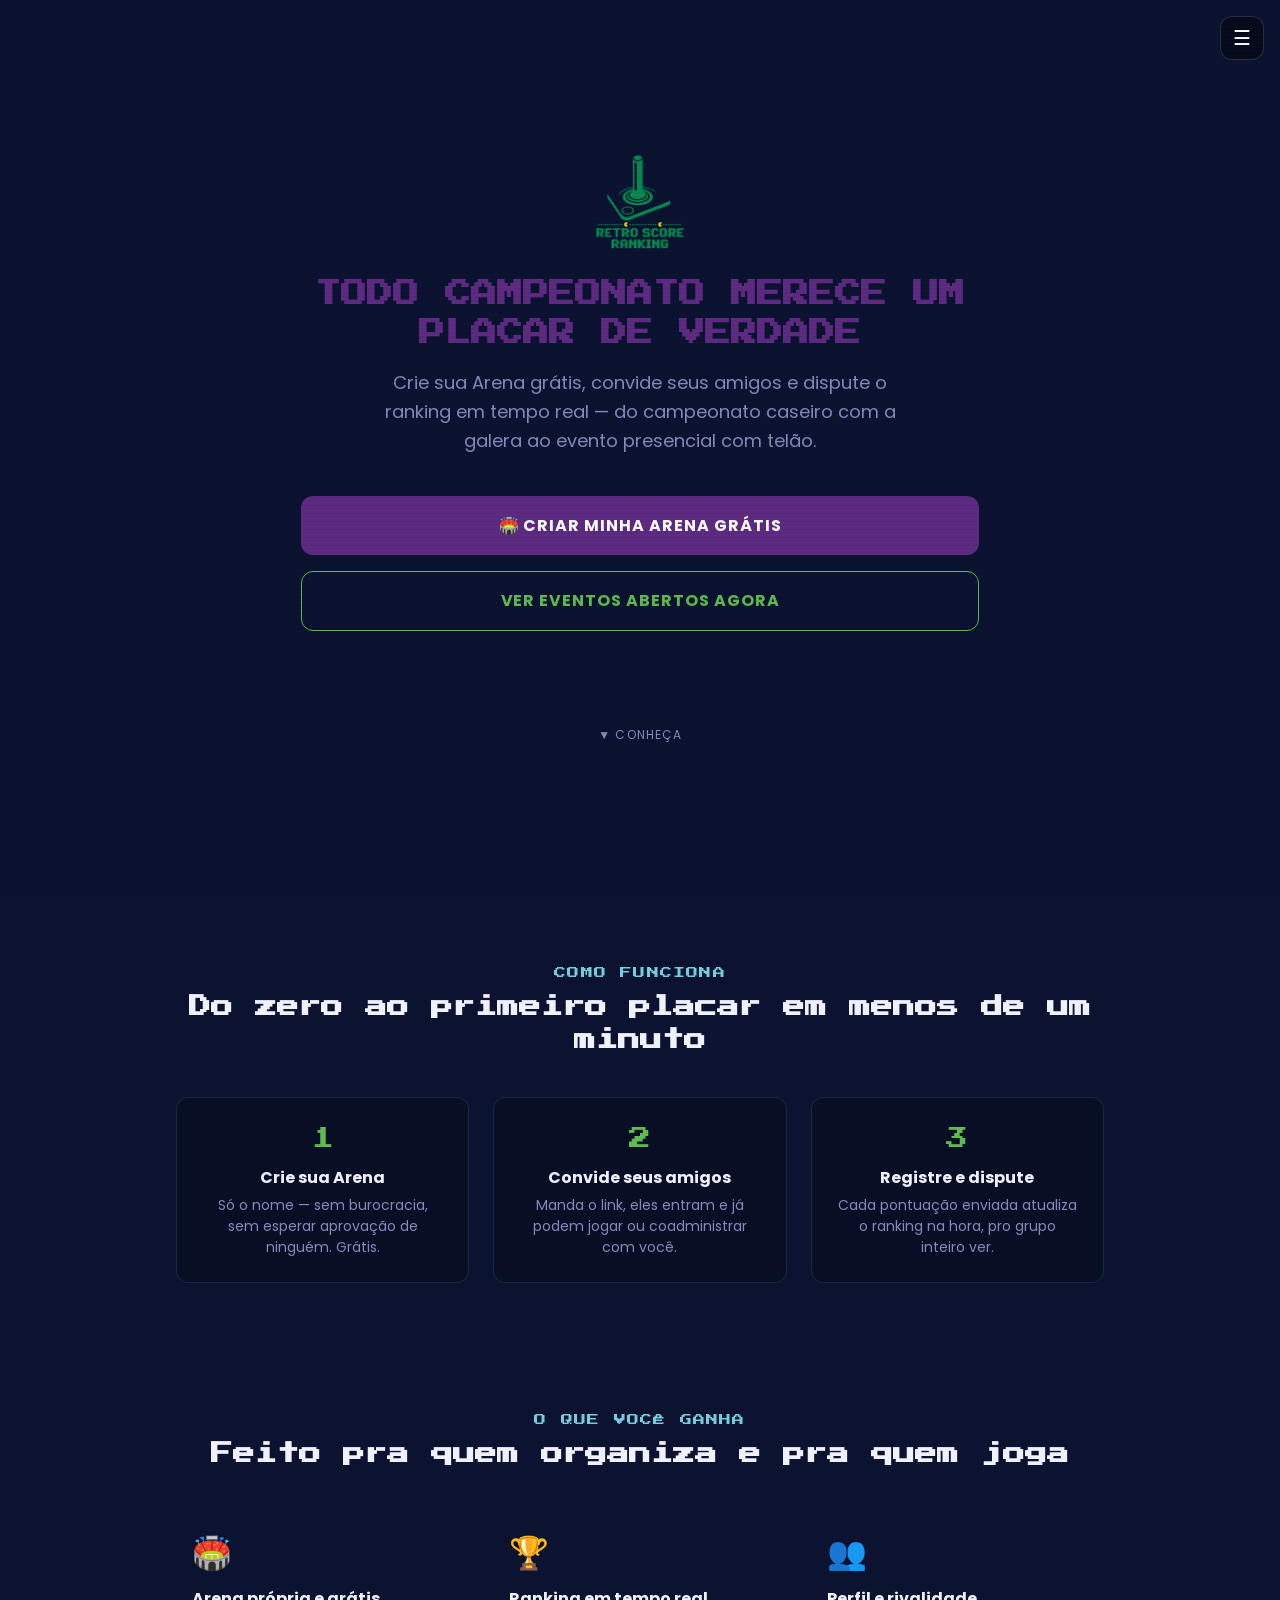
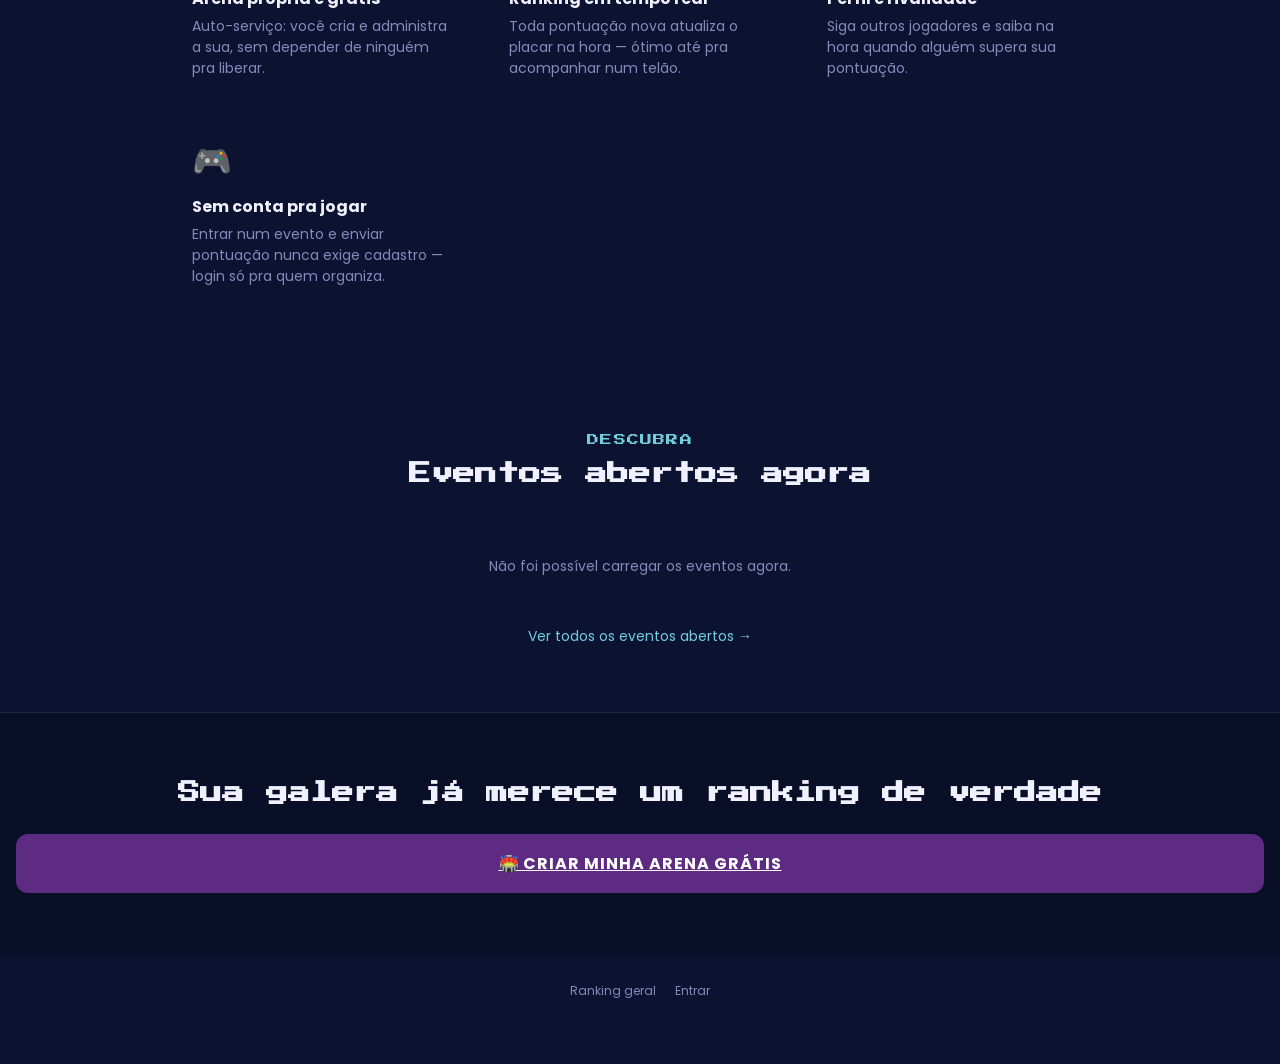
==== commit e4234b9f: "feat: separa landing de marketing (index.html) da tela de ação (login.html) index.html vira landing " ====
--- a/frontend/index.html
+++ b/frontend/index.html
@@ -5,729 +5,230 @@
   <meta name="viewport" content="width=device-width, initial-scale=1.0, maximum-scale=1.0, user-scalable=no">
   <meta name="mobile-web-app-capable" content="yes">
   <meta name="theme-color" content="#0b1331">
-  <title>Retro Score — Crie sua Arena</title>
+  <meta name="description" content="Retro Score Ranking: crie sua Arena grátis, convide seus amigos e dispute o ranking em tempo real — do campeonato caseiro ao evento presencial.">
+  <title>Retro Score Ranking</title>
   <link rel="stylesheet" href="style.css">
-  <!-- Pré-carrega fontes principais para evitar flash e atraso -->
   <link rel="preconnect" href="https://fonts.googleapis.com">
   <link rel="preconnect" href="https://fonts.gstatic.com" crossorigin>
   <link rel="stylesheet" href="https://fonts.googleapis.com/css2?family=Press+Start+2P&family=Poppins:wght@400;600;700&family=Orbitron:wght@400;700&family=Share+Tech+Mono&display=swap">
   <style>
-    /* ── Página ── */
-    .upload-page {
+    .landing { display: flex; flex-direction: column; align-items: center; }
+
+    /* ── Hero ── */
+    .hero {
+      width: 100%;
       min-height: 100dvh;
-      display: flex;
-      flex-direction: column;
-      align-items: center;
-      padding: var(--space-xl) var(--space-md) var(--space-2xl);
-    }
-
-    .page-header {
-      text-align: center;
-      margin-bottom: var(--space-lg);
-      width: 100%;
-      max-width: 520px;
-    }
-    .page-logo {
-      height: 96px; width: auto; object-fit: contain;
-      display: block; margin: 0 auto var(--space-md);
-    }
-    .page-title {
+      display: flex; flex-direction: column; align-items: center; justify-content: center;
+      text-align: center;
+      padding: var(--space-2xl) var(--space-md);
+    }
+    .hero-logo { height: 96px; width: auto; object-fit: contain; margin-bottom: var(--space-lg); }
+    .hero-title {
       font-family: var(--font-display);
-      font-size: var(--text-lg);
+      font-size: var(--text-xl);
       color: var(--color-primary);
-      line-height: 1.4; margin-bottom: var(--space-xs);
-    }
-    .page-subtitle { font-size: var(--text-sm); color: var(--color-text-muted); }
-
-    /* ── Conta / login ── */
-    .conta-bar {
-      width: 100%;
-      max-width: 520px;
+      line-height: 1.5;
+      max-width: 720px;
       margin-bottom: var(--space-md);
     }
-    .conta-status {
-      display: flex;
-      align-items: center;
-      justify-content: center;
-      gap: var(--space-sm);
-      min-height: 32px;
-    }
-    .conta-carregando {
+    .hero-subtitle {
+      font-size: var(--text-md);
+      color: var(--color-text-muted);
+      max-width: 560px;
+      margin-bottom: var(--space-xl);
+      line-height: 1.6;
+    }
+    .hero-ctas { display: flex; flex-wrap: wrap; gap: var(--space-md); justify-content: center; margin-bottom: var(--space-md); }
+    .hero-ctas .btn-primary, .hero-ctas .btn-ghost { text-decoration: none; display: inline-flex; align-items: center; justify-content: center; }
+    .hero-conta { font-size: var(--text-xs); color: var(--color-text-muted); min-height: 1.2em; }
+    .hero-conta a { color: var(--color-accent); }
+    .hero-scroll {
+      margin-top: var(--space-2xl);
       color: var(--color-text-muted);
       font-size: var(--text-xs);
       letter-spacing: 0.1em;
-    }
-    .conta-info {
-      font-size: var(--text-sm);
-      color: rgba(255,255,255,0.75);
-    }
-    .conta-info strong { color: var(--color-primary); }
-    .conta-avatar {
-      width: 24px; height: 24px;
-      border-radius: 50%;
-      object-fit: cover;
-      border: 1px solid rgba(255,255,255,0.2);
-      flex-shrink: 0;
-    }
-    .conta-sair {
-      background: transparent;
-      border: none;
-      color: var(--color-text-muted);
+      animation: pulse 2s ease infinite;
+    }
+
+    /* ── Seções genéricas ── */
+    .section {
+      width: 100%;
+      max-width: 960px;
+      padding: var(--space-2xl) var(--space-md);
+    }
+    .section-eyebrow {
+      font-family: var(--font-display);
       font-size: var(--text-xs);
-      text-decoration: underline;
-      cursor: pointer;
-      padding: 4px 8px;
-    }
-    .conta-entrar-btn {
-      background: rgba(0,0,0,0.35);
-      border: 1px solid rgba(255,255,255,0.15);
+      color: var(--color-accent);
+      text-align: center;
+      margin-bottom: var(--space-sm);
+      letter-spacing: 0.1em;
+    }
+    .section-title {
+      font-family: var(--font-display);
+      font-size: var(--text-lg);
+      color: var(--color-text);
+      text-align: center;
+      margin-bottom: var(--space-xl);
+      line-height: 1.5;
+    }
+
+    /* ── Como funciona ── */
+    .steps { display: grid; grid-template-columns: repeat(3, 1fr); gap: var(--space-lg); }
+    .step {
+      background: rgba(0,0,0,0.25);
+      border: 1px solid var(--color-border);
       border-radius: var(--radius-md);
-      color: rgba(255,255,255,0.8);
-      font-size: var(--text-xs);
-      padding: 8px 16px;
-      cursor: pointer;
-      transition: border-color var(--transition);
-      width: 100%;
-    }
-    .conta-entrar-btn:hover { border-color: var(--color-primary); }
-
-    .login-painel {
-      margin-top: var(--space-sm);
-      background: rgba(0,0,0,0.35);
-      border: 1px solid rgba(255,255,255,0.1);
+      padding: var(--space-lg);
+      text-align: center;
+    }
+    .step-num {
+      font-family: var(--font-display);
+      font-size: var(--text-lg);
+      color: var(--color-secondary);
+      margin-bottom: var(--space-sm);
+    }
+    .step-title { font-weight: var(--weight-bold); margin-bottom: var(--space-xs); }
+    .step-text { font-size: var(--text-sm); color: var(--color-text-muted); line-height: 1.5; }
+
+    /* ── Features ── */
+    .features { display: grid; grid-template-columns: repeat(auto-fit, minmax(220px, 1fr)); gap: var(--space-lg); }
+    .feature { padding: var(--space-md); }
+    .feature-icon { font-size: 32px; margin-bottom: var(--space-sm); }
+    .feature-title { font-weight: var(--weight-bold); margin-bottom: var(--space-xs); color: var(--color-text); }
+    .feature-text { font-size: var(--text-sm); color: var(--color-text-muted); line-height: 1.5; }
+
+    /* ── Eventos abertos (vitrine) ── */
+    .eventos-grid { display: grid; gap: var(--space-md); margin-bottom: var(--space-lg); }
+    .evento-card {
+      display: flex; align-items: center; gap: var(--space-md);
+      background: rgba(0,0,0,0.25);
+      border: 1px solid var(--color-border);
       border-radius: var(--radius-md);
       padding: var(--space-md);
-    }
-    .login-painel-texto {
+      text-decoration: none;
+      transition: border-color var(--transition);
+    }
+    .evento-card:hover { border-color: var(--color-border-hover); }
+    .evento-icone { width: 40px; height: 40px; border-radius: var(--radius-sm); object-fit: cover; flex-shrink: 0; }
+    .evento-icone-vazio { width: 40px; height: 40px; display: flex; align-items: center; justify-content: center; font-size: 22px; flex-shrink: 0; }
+    .evento-nome { font-weight: var(--weight-bold); color: var(--color-text); }
+    .evento-arena { font-size: var(--text-xs); color: var(--color-text-muted); }
+    .evento-chevron { margin-left: auto; color: var(--color-text-muted); }
+    .eventos-vazio, .eventos-erro { text-align: center; color: var(--color-text-muted); font-size: var(--text-sm); padding: var(--space-lg) 0; }
+    .eventos-ver-todos { display: block; text-align: center; font-size: var(--text-sm); color: var(--color-accent); text-decoration: none; }
+
+    /* ── CTA final ── */
+    .cta-final {
+      width: 100%;
+      text-align: center;
+      padding: var(--space-2xl) var(--space-md);
+      background: rgba(0,0,0,0.2);
+      border-top: 1px solid var(--color-border);
+    }
+    .cta-final .section-title { margin-bottom: var(--space-lg); }
+
+    /* ── Footer ── */
+    .landing-footer {
+      width: 100%;
+      text-align: center;
+      padding: var(--space-lg) var(--space-md) var(--space-2xl);
       font-size: var(--text-xs);
-      color: var(--color-text-muted);
-      text-align: center;
-      margin-bottom: var(--space-md);
-      line-height: 1.5;
-    }
-    .login-btn {
-      width: 100%;
-      border-radius: var(--radius-sm, 6px);
-      padding: 10px 16px;
-      font-size: var(--text-sm);
-      font-weight: var(--weight-bold);
-      cursor: pointer;
-      transition: filter var(--transition);
-    }
-    .login-btn:hover { filter: brightness(1.1); }
-    .login-btn-google {
-      background: #ffffff;
-      color: #1f1f1f;
-      border: 1px solid rgba(0,0,0,0.1);
-      display: flex; align-items: center; justify-content: center; gap: 10px;
-    }
-    .login-divisor {
-      display: flex; align-items: center; gap: var(--space-sm);
-      margin: var(--space-md) 0;
-      color: var(--color-text-muted);
-      font-size: var(--text-xs);
-    }
-    .login-divisor::before, .login-divisor::after {
-      content: ''; flex: 1; height: 1px; background: rgba(255,255,255,0.15);
-    }
-    .login-email-form { display: flex; flex-direction: column; gap: var(--space-sm); }
-    .login-btn-email {
-      background: var(--color-primary);
-      color: var(--color-bg, #0b1331);
-    }
-    .login-email-status {
-      font-size: var(--text-xs);
-      color: var(--color-text-muted);
-      text-align: center;
-      margin-top: var(--space-sm);
-      min-height: 1em;
-    }
-
-    /* ── Busca de games ── */
-    .games-busca-bar {
-      width: 100%;
-      max-width: 520px;
-      margin-bottom: var(--space-md);
-    }
-    .games-busca-input {
-      width: 100%;
-      background: var(--color-bg-surface);
-      border: var(--border-width) solid var(--color-border);
-      border-radius: var(--radius-sm, 6px);
-      color: var(--color-text);
-      font-family: var(--font-body);
-      font-size: var(--text-sm);
-      padding: var(--space-sm) var(--space-md);
-      transition: border-color var(--transition);
-    }
-    .games-busca-input::placeholder { color: var(--color-text-muted); }
-    .games-busca-input:focus {
-      outline: none;
-      border-color: var(--color-primary);
-    }
-    .games-busca-vazio {
-      text-align: center;
-      color: var(--color-text-muted);
-      font-size: var(--text-sm);
-      padding: var(--space-lg) 0;
-    }
-
-    /* ── Link direto por game (?game=) ── */
-    .voltar-todos-games {
-      display: inline-block;
-      margin-bottom: var(--space-md);
-      color: var(--color-text-muted);
-      font-size: var(--text-xs);
-      text-decoration: underline;
-      cursor: pointer;
-    }
-
-    /* ── Link "ver ranking" no card fechado ── */
-    .game-ranking-link {
-      flex-shrink: 0;
-      font-size: var(--text-xs);
-      color: var(--color-text-muted);
-      text-decoration: none;
-      padding: 6px 10px;
-      border: 1px solid rgba(255,255,255,0.12);
-      border-radius: var(--radius-sm, 6px);
-      white-space: nowrap;
-      transition: border-color var(--transition), color var(--transition);
-    }
-    .game-ranking-link:hover {
-      border-color: var(--card-primary, var(--color-primary));
-      color: var(--card-primary, var(--color-primary));
-    }
-
-    /* ── Regras ── */
-    .regras-card {
-      width: 100%;
-      max-width: 520px;
-      background: rgba(0,0,0,0.35);
-      border: 1px solid rgba(255,255,255,0.1);
-      border-radius: var(--radius-md);
-      padding: var(--space-md) var(--space-lg);
-      margin-bottom: var(--space-lg);
-    }
-    .regras-titulo {
-      font-family: var(--font-display);
-      font-size: var(--text-xs);
-      color: var(--color-primary);
-      letter-spacing: 0.1em;
-      margin-bottom: var(--space-sm);
-    }
-    .regras-lista {
-      list-style: none;
-      padding: 0; margin: 0;
-      display: flex;
-      flex-direction: column;
-      gap: 8px;
-    }
-    .regras-lista li {
-      font-size: var(--text-sm);
-      color: rgba(255,255,255,0.7);
-      line-height: 1.6;
-      padding-left: 16px;
-      position: relative;
-    }
-    .regras-lista li strong {
-      color: var(--color-primary);
-      font-weight: 600;
-    }
-    .regras-lista li::before {
-      content: '▸';
-      color: var(--color-primary);
-      position: absolute;
-      left: 0;
-      top: 0;
-    }
-    .regras-expandido {
-      display: none;
-      margin-top: var(--space-sm);
-      padding-top: var(--space-sm);
-      border-top: 1px solid rgba(255,255,255,0.08);
-    }
-    .regras-expandido.aberto { display: block; }
-    .regras-expandido li {
-      font-size: var(--text-xs);
-      color: rgba(255,255,255,0.45);
-      line-height: 1.5;
-      margin-bottom: 6px;
-      padding-left: 14px;
-      position: relative;
-    }
-    .regras-expandido li::before {
-      content: '–';
-      color: var(--color-primary);
-      position: absolute;
-      left: 0;
-      top: 0;
-      opacity: 0.6;
-    }
-    .regras-toggle {
-      background: none;
-      border: none;
-      color: var(--color-primary);
-      font-size: var(--text-xs);
-      font-family: var(--font-display);
-      letter-spacing: 0.08em;
-      cursor: pointer;
-      padding: var(--space-xs) 0 0;
-      display: flex;
-      align-items: center;
-      gap: 4px;
-      opacity: 0.8;
-      transition: opacity 0.2s;
-    }
-    .regras-toggle:hover { opacity: 1; }
-    .regras-toggle-icon { transition: transform 0.25s; display: inline-block; }
-    .regras-toggle.aberto .regras-toggle-icon { transform: rotate(180deg); }
-
-    /* ── Lista de games ── */
-    .games-lista {
-      width: 100%;
-      max-width: 520px;
-      display: flex;
-      flex-direction: column;
-      gap: var(--space-sm);
-    }
-
-    /* ── Card de game (colapsado) ── */
-    .game-card {
-      border-radius: var(--radius-md);
-      overflow: hidden;
-      transition: box-shadow 0.3s ease, opacity 0.3s ease;
-      border: var(--border-width) solid var(--color-border);
-      background: var(--color-bg-surface);
-    }
-
-    /* Quando outro card está expandido, os demais esmaeecem */
-    .games-lista.tem-expandido .game-card:not(.expandido) {
-      opacity: 0.45;
-    }
-    .games-lista.tem-expandido .game-card.expandido {
-      border-color: var(--card-primary, var(--color-primary));
-      box-shadow: 0 0 0 1px var(--card-primary, var(--color-primary));
-    }
-
-    /* ── Header do card (sempre visível) ── */
-    .game-header {
-      display: flex;
-      align-items: center;
-      gap: var(--space-md);
-      padding: var(--space-md) var(--space-lg);
-      cursor: pointer;
-      transition: background 0.2s;
-      position: relative;
-    }
-    .game-header::before {
-      content: '';
-      position: absolute;
-      left: 0; top: 0; bottom: 0;
-      width: 4px;
-      background: var(--card-primary, var(--color-primary));
-      transition: width 0.2s;
-    }
-    .game-card.expandido .game-header::before { width: 5px; }
-    .game-header:hover { background: rgba(255,255,255,0.03); }
-
-    .game-icone {
-      font-size: 28px; line-height: 1;
-      flex-shrink: 0; width: 40px; text-align: center;
-    }
-    .game-icone-img { width: 32px; height: 32px; object-fit: contain; border-radius: 4px; }
-
-    .game-info { flex: 1; min-width: 0; }
-    .game-nome {
-      font-size: var(--text-md);
-      font-weight: var(--weight-bold);
-      color: var(--color-text);
-      letter-spacing: 0.04em;
-    }
-    .game-lider {
-      font-size: var(--text-xs);
-      color: var(--color-text-muted);
-      margin-top: 3px;
-      display: flex; align-items: center; gap: 6px;
-    }
-    .lider-score {
-      font-family: var(--font-mono);
-      color: var(--card-accent, var(--color-accent));
-      font-weight: var(--weight-bold);
-    }
-    .lider-nick { color: var(--color-text-muted); }
-
-    .game-chevron {
-      font-size: var(--text-md);
       color: var(--color-text-dim);
-      transition: transform 0.3s ease, color 0.2s;
-      flex-shrink: 0;
-    }
-    .game-card.expandido .game-chevron {
-      transform: rotate(90deg);
-      color: var(--card-primary, var(--color-primary));
-    }
-
-    /* ── Corpo expansível do card ── */
-    .game-body {
-      max-height: 0;
-      overflow: hidden;
-      transition: max-height 0.45s cubic-bezier(0.4, 0, 0.2, 1);
-    }
-    .game-card.expandido .game-body {
-      max-height: 900px;
-    }
-
-    /* ── Conteúdo interno do card (formulário com tema) ── */
-    .game-conteudo {
-      padding: var(--space-md) var(--space-lg) var(--space-xl);
-      border-top: var(--border-width) solid rgba(255,255,255,0.06);
-      background: var(--card-bg, var(--color-bg-surface));
-      position: relative;
-      overflow: hidden;
-    }
-
-    /* Imagem de fundo do tema dentro do card */
-    .game-conteudo::before {
-      content: '';
-      position: absolute;
-      inset: 0;
-      background-image: var(--card-bg-image, none);
-      background-size: cover;
-      background-position: center;
-      opacity: calc(1 - var(--card-overlay, 0.75));
-      pointer-events: none;
-      z-index: 0;
-    }
-    .game-conteudo > * { position: relative; z-index: 1; }
-
-    /* ── Formulário dentro do card ── */
-    .card-form { display: flex; flex-direction: column; }
-
-    /* Zona de foto */
-    .photo-zone {
-      position: relative; width: 100%;
-      aspect-ratio: 4/3;
-      background: rgba(0,0,0,0.3);
-      border: var(--border-width) dashed rgba(255,255,255,0.2);
-      border-radius: var(--radius-md);
-      display: flex; flex-direction: column;
-      align-items: center; justify-content: center;
-      gap: var(--space-sm); cursor: pointer;
-      overflow: hidden; transition: border-color 0.2s;
-      margin-bottom: var(--space-md);
-    }
-    .photo-zone:hover { border-color: rgba(255,255,255,0.4); }
-    .photo-zone.has-photo { border-style: solid; border-color: var(--card-secondary, var(--color-secondary)); }
-    .photo-zone-icon { font-size: 36px; line-height: 1; }
-    .photo-zone-text { font-size: var(--text-sm); color: rgba(255,255,255,0.6); text-align: center; padding: 0 var(--space-md); line-height: 1.5; }
-    .photo-zone-badge { font-size: var(--text-xs); font-weight: var(--weight-bold); letter-spacing: 0.1em; text-transform: uppercase; color: var(--card-secondary, var(--color-secondary)); border: 1px solid var(--card-secondary, var(--color-secondary)); border-radius: var(--radius-full); padding: 3px 10px; }
-    .photo-preview { position: absolute; inset: 0; width: 100%; height: 100%; object-fit: cover; }
-    .photo-overlay { position: absolute; inset: 0; background: rgba(0,0,0,0.6); display: flex; flex-direction: column; align-items: center; justify-content: center; gap: var(--space-sm); opacity: 0; transition: opacity 0.2s; }
-    .photo-zone.has-photo:hover .photo-overlay { opacity: 1; }
-    .photo-overlay span { font-size: var(--text-sm); color: #fff; font-weight: var(--weight-bold); }
-
-    /* Campos do card — usam variáveis do tema scoped */
-    .card-field { display: flex; flex-direction: column; gap: var(--space-xs); margin-bottom: var(--space-md); }
-    .card-label { font-size: var(--text-xs); font-weight: var(--weight-bold); letter-spacing: 0.12em; text-transform: uppercase; color: rgba(255,255,255,0.55); }
-    .card-input {
-      width: 100%;
-      padding: 14px var(--space-md);
-      background: rgba(0,0,0,0.35);
-      border: var(--border-width) solid rgba(255,255,255,0.15);
-      border-radius: var(--radius-sm);
-      color: #fff;
-      font-family: var(--font-body);
-      font-size: var(--text-md);
-      outline: none;
-      transition: border-color 0.2s;
-      -webkit-appearance: none;
-    }
-    .card-input::placeholder { color: rgba(255,255,255,0.3); }
-    .card-input:focus {
-      border-color: var(--card-secondary, var(--color-secondary));
-      box-shadow: 0 0 0 3px rgba(255,255,255,0.08);
-    }
-
-    /* Consentimento dentro do card */
-    .card-consent {
-      display: flex; align-items: flex-start; gap: var(--space-sm);
-      margin-bottom: var(--space-md);
-      padding: var(--space-sm) var(--space-md);
-      background: rgba(0,0,0,0.25);
-      border: var(--border-width) solid rgba(255,255,255,0.1);
-      border-radius: var(--radius-sm);
-    }
-    .card-consent-check {
-      flex-shrink: 0; width: 18px; height: 18px;
-      margin-top: 2px; cursor: pointer;
-      accent-color: var(--card-primary, var(--color-primary));
-    }
-    .card-consent-text { font-size: var(--text-xs); color: rgba(255,255,255,0.5); line-height: 1.6; }
-
-    /* Botão do card com cor primária do tema */
-    .card-btn {
-      display: block; width: 100%;
-      padding: 16px var(--space-lg);
-      background: var(--card-primary, var(--color-primary));
-      color: var(--card-bg, #000);
-      font-family: var(--font-body);
-      font-size: var(--text-base);
-      font-weight: var(--weight-bold);
-      letter-spacing: 0.08em;
-      text-transform: uppercase;
-      border-radius: var(--radius-md);
-      border: none; cursor: pointer;
-      transition: filter 0.15s, transform 0.15s;
-    }
-    .card-btn:hover { filter: brightness(1.15); }
-    .card-btn:active { transform: scale(0.98); }
-    .card-btn:disabled { opacity: 0.5; cursor: not-allowed; filter: none; }
-
-    /* Progress bar */
-    .card-progress { display: none; flex-direction: column; gap: var(--space-xs); margin-bottom: var(--space-md); }
-    .card-progress.visible { display: flex; }
-    .progress-track { width: 100%; height: 3px; background: rgba(255,255,255,0.1); border-radius: 3px; overflow: hidden; }
-    .progress-fill { height: 100%; background: var(--card-primary, var(--color-primary)); width: 0%; transition: width 0.3s ease; border-radius: 3px; }
-    .progress-txt { font-size: var(--text-xs); color: rgba(255,255,255,0.5); text-align: center; letter-spacing: 0.08em; text-transform: uppercase; }
-
-    /* Sucesso dentro do card */
-    .card-sucesso {
-      display: none;
-      flex-direction: column;
-      align-items: center;
-      text-align: center;
-      padding: var(--space-lg) 0;
-      gap: var(--space-md);
-    }
-    .card-sucesso.visible { display: flex; animation: fadeIn 0.4s ease both; }
-    .sucesso-icon { font-size: 52px; }
-    .sucesso-titulo { font-family: var(--font-display); font-size: var(--text-sm); color: var(--card-secondary, var(--color-secondary)); line-height: 1.5; }
-    .sucesso-score { font-family: var(--font-mono); font-size: var(--text-2xl); color: var(--card-primary, var(--color-primary)); font-weight: var(--weight-bold); }
-    .sucesso-msg { font-size: var(--text-sm); color: rgba(255,255,255,0.6); max-width: 280px; }
-    .sucesso-posicao {
-      font-family: var(--font-display);
-      font-size: var(--text-lg);
-      color: var(--card-primary, var(--color-primary));
-      margin: 4px 0 2px;
-      letter-spacing: 0.05em;
-    }
-    .sucesso-posicao span {
-      font-size: var(--text-3xl, 2.5rem);
-      display: block;
-      line-height: 1;
-    }
-    /* Compartilhamento */
-    .share-section {
-      width: 100%;
-      border-top: 1px solid rgba(255,255,255,0.08);
-      padding-top: var(--space-sm);
-      margin-top: var(--space-xs);
-    }
-    .share-label {
-      font-size: 9px;
-      letter-spacing: 0.12em;
-      color: rgba(255,255,255,0.35);
-      text-align: center;
-      margin-bottom: 8px;
-    }
-    .share-buttons {
-      display: flex;
-      gap: 8px;
-      justify-content: center;
-      flex-wrap: wrap;
-    }
-    .share-btn {
-      display: flex;
-      align-items: center;
-      gap: 6px;
-      padding: 8px 14px;
-      border-radius: 8px;
-      font-size: 11px;
-      font-weight: 600;
-      cursor: pointer;
-      border: none;
-      transition: opacity 0.2s, transform 0.15s;
-      text-decoration: none;
-    }
-    .share-btn:active { transform: scale(0.96); }
-    .share-btn-native {
-      background: var(--card-primary, var(--color-primary));
-      color: #000;
-      flex: 1;
-    }
-    .share-btn-instagram { background: #E1306C; color: white; }
-    .share-btn-tiktok    { background: #010101; color: white; border: 1px solid #333; }
-    .share-btn-facebook  { background: #1877F2; color: white; }
-
-    .link-pessoal-box {
-      width: 100%;
-      background: rgba(0,0,0,0.3);
-      border: 1px solid rgba(255,255,255,0.1);
-      border-radius: 8px;
-      padding: 10px 12px;
-      margin-top: 8px;
-      display: flex;
-      align-items: center;
-      gap: 8px;
-    }
-    .link-pessoal-url {
-      flex: 1;
-      font-size: 10px;
-      color: rgba(255,255,255,0.5);
-      word-break: break-all;
-      line-height: 1.4;
-    }
-    .link-pessoal-copy {
-      background: none;
-      border: 1px solid rgba(255,255,255,0.2);
-      color: rgba(255,255,255,0.6);
-      border-radius: 6px;
-      padding: 6px 10px;
-      font-size: 10px;
-      cursor: pointer;
-      white-space: nowrap;
-      flex-shrink: 0;
-    }
-    .link-pessoal-copy:hover { border-color: var(--card-primary, var(--color-primary)); color: var(--card-primary, var(--color-primary)); }
-
-    /* Fogos de artifício */
-    @keyframes fogoBurst {
-      0%   { transform: translate(-50%,-50%) scale(0); opacity:1; }
-      80%  { opacity:1; }
-      100% { transform: translate(-50%,-50%) scale(1); opacity:0; }
-    }
-    .fogo-particle {
-      position: fixed;
-      width: 8px; height: 8px;
-      border-radius: 50%;
-      pointer-events: none;
-      z-index: 9998;
-      animation: fogoQueda linear forwards;
-    }
-    @keyframes fogoQueda {
-      0%   { transform: translateY(0) scale(1); opacity:1; }
-      100% { transform: translateY(80px) scale(0.3); opacity:0; }
-    }
-
-    .share-rede {
-      width: 44px; height: 44px;
-      border-radius: 50%;
-      border: none;
-      display: flex; align-items: center; justify-content: center;
-      cursor: pointer;
-      color: white;
-      transition: transform 0.15s, filter 0.15s;
-      padding: 0;
-      flex-shrink: 0;
-    }
-    .share-rede:hover { transform: scale(1.12); filter: brightness(1.2); }
-    .share-rede[title="Instagram"] { background: radial-gradient(circle at 30% 107%, #fdf497 0%, #fd5949 45%, #d6249f 60%, #285AEB 90%); }
-    .share-rede[title="TikTok"]    { background: #010101; border: 1px solid #444; }
-    .share-rede[title="Facebook"]  { background: #1877F2; }
-    .share-rede[title="WhatsApp"]  { background: #25D366; }
-    .share-rede[title="Salvar imagem"] { background: rgba(255,255,255,0.12); border: 1px solid rgba(255,255,255,0.2); opacity: 0.6; }
-
-    .toast-superado {
-      position: fixed;
-      bottom: 80px; left: 50%;
-      transform: translateX(-50%) translateY(20px);
-      background: rgba(20,10,0,0.95);
-      border: 1px solid var(--color-primary);
-      border-radius: 12px;
-      padding: 14px 20px;
-      max-width: 320px;
-      width: 90%;
-      text-align: center;
-      opacity: 0;
-      transition: opacity 0.3s, transform 0.3s;
-      pointer-events: none;
-      z-index: 999;
-    }
-    .toast-superado.show {
-      opacity: 1;
-      transform: translateX(-50%) translateY(0);
-    }
-    .toast-superado-titulo {
-      font-family: var(--font-display);
-      font-size: var(--text-xs);
-      color: var(--color-primary);
-      letter-spacing: 0.1em;
-      margin-bottom: 4px;
-    }
-    .toast-superado-msg {
-      font-size: var(--text-sm);
-      color: rgba(255,255,255,0.8);
-      line-height: 1.4;
-    }
-
-    .sucesso-motivacao {
-      font-size: var(--text-sm);
-      color: rgba(255,255,255,0.75);
-      max-width: 260px;
-      line-height: 1.5;
-      margin-top: 4px;
-      font-style: italic;
-    }
-    .sucesso-actions { display: flex; flex-direction: column; gap: var(--space-sm); width: 100%; }
-
-    /* ── Links ── */
-    .ranking-link {
-      display: flex; align-items: center; justify-content: center;
-      gap: var(--space-sm); margin-top: var(--space-xl);
-      color: var(--color-text-muted); font-size: var(--text-sm);
-      text-decoration: none; transition: color 0.2s;
-    }
-    .ranking-link:hover { color: var(--color-secondary); }
-
-    /* Loading */
-    .loading-games { display: flex; flex-direction: column; align-items: center; gap: var(--space-md); padding: var(--space-2xl); color: var(--color-text-muted); }
-    .loading-blink { font-family: var(--font-display); font-size: var(--text-sm); animation: blink 1s step-end infinite; }
-
-    input[type="file"] { display: none; }
+    }
+    .landing-footer a { color: var(--color-text-muted); text-decoration: none; margin: 0 var(--space-sm); }
+    .landing-footer a:hover { color: var(--color-accent); }
+
+    @media (max-width: 720px) {
+      .steps { grid-template-columns: 1fr; }
+    }
   </style>
 </head>
 <body>
 
-<div class="upload-page">
-  <div class="page-header animate-slide-up">
-    <img src="logo.png" alt="Retro Score Ranking" class="page-logo">
-    <h1 class="page-title" id="page-title">TODO CAMPEONATO MERECE UM PLACAR DE VERDADE</h1>
-    <p class="page-subtitle" id="page-subtitle">Sua Arena, seu ranking — crie o seu em segundos ou venha competir nos eventos disponíveis.</p>
-  </div>
-
-  <!-- Conta / login — precisa estar logado pra criar uma Arena -->
-  <div class="conta-bar animate-slide-up" id="conta-bar">
-    <div class="conta-status" id="conta-status">
-      <span class="conta-carregando">···</span>
+<div class="landing">
+
+  <section class="hero animate-slide-up">
+    <img src="logo.png" alt="Retro Score Ranking" class="hero-logo">
+    <h1 class="hero-title">TODO CAMPEONATO MERECE UM PLACAR DE VERDADE</h1>
+    <p class="hero-subtitle">Crie sua Arena grátis, convide seus amigos e dispute o ranking em tempo real — do campeonato caseiro com a galera ao evento presencial com telão.</p>
+    <div class="hero-ctas">
+      <a href="login.html" class="btn-primary" id="cta-primaria">🏟️ Criar minha Arena grátis</a>
+      <a href="#eventos" class="btn-ghost">Ver eventos abertos agora</a>
     </div>
-  </div>
-
-  <!-- Criar Arena -->
-  <div class="regras-card animate-slide-up" id="criar-arena-card">
-    <div class="regras-titulo">🏟️ CRIAR SUA ARENA</div>
-    <p style="font-size:var(--text-sm);color:var(--color-text-muted);margin-bottom:var(--space-md)">
-      Uma Arena é o seu espaço de competição — convide amigos, crie uma competição e comece a jogar. Grátis, leva menos de um minuto.
-    </p>
-    <input type="text" id="arena-nome-input" class="games-busca-input" placeholder="Nome da sua Arena" maxlength="80" style="margin-bottom:var(--space-sm)">
-    <button class="regras-toggle" id="criar-arena-btn" onclick="criarArena()" style="width:100%;justify-content:center">
-      <span>Criar Arena</span>
-    </button>
-    <p id="criar-arena-status" style="font-size:var(--text-xs);margin-top:var(--space-sm);min-height:1.2em"></p>
-  </div>
-
-  <!-- Diretório de eventos abertos (Fase 8, ARENA_SPEC.md D.1/D.7) -->
-  <div class="page-header animate-slide-up" style="margin-top:var(--space-xl);margin-bottom:var(--space-sm)">
-    <p class="page-subtitle" style="font-weight:600">EVENTOS ABERTOS AGORA</p>
-  </div>
-  <div class="games-lista" id="eventos-abertos-lista">
-    <div class="loading-games"><span>Carregando...</span></div>
-  </div>
-
-  <a href="ranking.html" class="ranking-link">Ver ranking geral →</a>
+    <p class="hero-conta" id="hero-conta"></p>
+    <div class="hero-scroll">▼ CONHEÇA</div>
+  </section>
+
+  <section class="section">
+    <div class="section-eyebrow">COMO FUNCIONA</div>
+    <h2 class="section-title">Do zero ao primeiro placar em menos de um minuto</h2>
+    <div class="steps">
+      <div class="step animate-slide-up">
+        <div class="step-num">1</div>
+        <div class="step-title">Crie sua Arena</div>
+        <div class="step-text">Só o nome — sem burocracia, sem esperar aprovação de ninguém. Grátis.</div>
+      </div>
+      <div class="step animate-slide-up">
+        <div class="step-num">2</div>
+        <div class="step-title">Convide seus amigos</div>
+        <div class="step-text">Manda o link, eles entram e já podem jogar ou coadministrar com você.</div>
+      </div>
+      <div class="step animate-slide-up">
+        <div class="step-num">3</div>
+        <div class="step-title">Registre e dispute</div>
+        <div class="step-text">Cada pontuação enviada atualiza o ranking na hora, pro grupo inteiro ver.</div>
+      </div>
+    </div>
+  </section>
+
+  <section class="section">
+    <div class="section-eyebrow">O QUE VOCÊ GANHA</div>
+    <h2 class="section-title">Feito pra quem organiza e pra quem joga</h2>
+    <div class="features">
+      <div class="feature animate-slide-up">
+        <div class="feature-icon">🏟️</div>
+        <div class="feature-title">Arena própria e grátis</div>
+        <div class="feature-text">Auto-serviço: você cria e administra a sua, sem depender de ninguém pra liberar.</div>
+      </div>
+      <div class="feature animate-slide-up">
+        <div class="feature-icon">🏆</div>
+        <div class="feature-title">Ranking em tempo real</div>
+        <div class="feature-text">Toda pontuação nova atualiza o placar na hora — ótimo até pra acompanhar num telão.</div>
+      </div>
+      <div class="feature animate-slide-up">
+        <div class="feature-icon">👥</div>
+        <div class="feature-title">Perfil e rivalidade</div>
+        <div class="feature-text">Siga outros jogadores e saiba na hora quando alguém supera sua pontuação.</div>
+      </div>
+      <div class="feature animate-slide-up">
+        <div class="feature-icon">🎮</div>
+        <div class="feature-title">Sem conta pra jogar</div>
+        <div class="feature-text">Entrar num evento e enviar pontuação nunca exige cadastro — login só pra quem organiza.</div>
+      </div>
+    </div>
+  </section>
+
+  <section class="section" id="eventos">
+    <div class="section-eyebrow">DESCUBRA</div>
+    <h2 class="section-title">Eventos abertos agora</h2>
+    <div class="eventos-grid" id="eventos-destaque">
+      <div class="eventos-vazio">Carregando...</div>
+    </div>
+    <a href="login.html" class="eventos-ver-todos">Ver todos os eventos abertos →</a>
+  </section>
+
+  <section class="cta-final">
+    <h2 class="section-title">Sua galera já merece um ranking de verdade</h2>
+    <a href="login.html" class="btn-primary" id="cta-final">🏟️ Criar minha Arena grátis</a>
+  </section>
+
+  <footer class="landing-footer">
+    <a href="ranking.html">Ranking geral</a>
+    <a href="login.html">Entrar</a>
+  </footer>
+
 </div>
-
-<div class="toast" id="toast"></div>
 
 <script type="module">
 import { inserirNav } from './nav.js';
@@ -736,255 +237,65 @@
 
 inserirNav('index');
 
-// ── CONTA / LOGIN (AUTH_SPEC.md §4) ─────────────────────────────
-// Criar Arena exige sessão ativa (Fase 8, ARENA_SPEC.md D.2) — login
-// resolvido antes de qualquer criação, sem estado transitório de
-// "preencha o formulário, autentique depois".
-
-let usuarioAtual = null;
-let providersCache = null;
-let nickAtualCache = null;
-
 document.addEventListener('DOMContentLoaded', async () => {
-  await carregarSessao();
-  carregarEventosAbertos();
+  carregarSessao();
+  carregarEventosDestaque();
 });
 
+// Sessão só personaliza o CTA — o widget de login em si vive em
+// login.html (ARENA_SPEC.md D.8), não duplicado aqui.
 async function carregarSessao() {
   try {
     const resp = await fetch(`${API_URL}/api/auth/session`, { credentials: 'include' });
-    if (resp.ok) {
-      usuarioAtual = await resp.json();
-      await carregarNickAtual();
-      renderContaLogado(usuarioAtual);
-    } else {
-      usuarioAtual = null;
-      renderContaDeslogado();
-    }
+    if (!resp.ok) return;
+    const usuario = await resp.json();
+    const nome = usuario.nome || usuario.email || 'sua conta';
+    document.getElementById('hero-conta').innerHTML =
+      `Logado como <strong>${escaparHtml(nome)}</strong>`;
+    if (usuario.tem_arena) {
+      for (const id of ['cta-primaria', 'cta-final']) {
+        const el = document.getElementById(id);
+        el.textContent = '🏟️ Ir pro meu painel';
+        el.href = 'admin.html';
+      }
+    }
+  } catch { /* silencioso — CTA padrão de "criar Arena" continua válido */ }
+}
+
+async function carregarEventosDestaque() {
+  const el = document.getElementById('eventos-destaque');
+  const LIMITE = 4;
+  try {
+    const resp = await fetch(`${API_URL}/api/arenas/eventos-abertos`);
+    const eventos = resp.ok ? await resp.json() : [];
+
+    if (eventos.length === 0) {
+      el.innerHTML = `<div class="eventos-vazio">Nenhum evento aberto pra descoberta agora — que tal criar o seu?</div>`;
+      return;
+    }
+
+    el.innerHTML = eventos.slice(0, LIMITE).map(e => `
+      <a href="play.html?evento=${encodeURIComponent(e.slug)}" class="evento-card">
+        ${e.logo_url
+          ? `<img class="evento-icone" src="${escaparHtml(e.logo_url)}" alt="${escaparHtml(e.nome)}">`
+          : `<span class="evento-icone-vazio">🎮</span>`}
+        <div>
+          <div class="evento-nome">${escaparHtml(e.nome)}</div>
+          <div class="evento-arena">${escaparHtml(e.arena_nome)}</div>
+        </div>
+        <span class="evento-chevron">›</span>
+      </a>
+    `).join('');
   } catch {
-    usuarioAtual = null;
-    renderContaDeslogado();
+    el.innerHTML = `<div class="eventos-erro">Não foi possível carregar os eventos agora.</div>`;
   }
 }
-
-// Apelido usado nas pontuações (docs/NICKNAME_SPEC.md) — prioridade
-// sobre o nome da conta Google/e-mail na saudação. Mesmo padrão já
-// usado em play.html: falha silenciosa, é só conveniência de exibição.
-async function carregarNickAtual() {
-  try {
-    const resp = await fetch(`${API_URL}/api/perfil`, { credentials: 'include' });
-    if (resp.ok) {
-      const perfil = await resp.json();
-      nickAtualCache = perfil.nick_atual || null;
-    }
-  } catch { /* silencioso */ }
-}
-
-function renderContaLogado(usuario) {
-  const el = document.getElementById('conta-status');
-  const nomeExibicao = nickAtualCache || usuario.nome || usuario.email || 'sua conta';
-  const linkPainel = usuario.tem_arena
-    ? `<a href="admin.html" class="conta-sair" style="text-decoration:underline">Meu painel</a>`
-    : '';
-  el.innerHTML = `
-    <span class="conta-info">✓ Logado como <strong>${escaparHtml(nomeExibicao)}</strong></span>
-    ${linkPainel}
-    <a href="perfil.html" class="conta-sair" style="text-decoration:underline">Meu perfil</a>
-    <button class="conta-sair" onclick="fazerLogout()">Sair</button>
-  `;
-}
-
-function renderContaDeslogado() {
-  const el = document.getElementById('conta-status');
-  el.innerHTML = `
-    <button class="conta-entrar-btn" onclick="toggleLoginPainel()">
-      👤 Entrar pra criar sua Arena
-    </button>
-    <div class="login-painel" id="login-painel" style="display:none">
-      <p class="login-painel-texto">
-        Login é rápido e necessário só pra criar/administrar sua Arena — ver
-        ranking e enviar pontuação continua funcionando sem conta.
-      </p>
-      <button class="login-btn login-btn-google" id="btn-login-google" onclick="loginGoogle()" style="display:none">
-        <svg width="18" height="18" viewBox="0 0 18 18"><path fill="#4285F4" d="M17.64 9.2c0-.64-.06-1.25-.16-1.84H9v3.48h4.84a4.14 4.14 0 0 1-1.8 2.72v2.26h2.9c1.7-1.57 2.7-3.88 2.7-6.62z"/><path fill="#34A853" d="M9 18c2.43 0 4.47-.8 5.96-2.18l-2.9-2.26c-.8.54-1.84.86-3.06.86-2.35 0-4.34-1.59-5.05-3.72H.96v2.33A9 9 0 0 0 9 18z"/><path fill="#FBBC05" d="M3.95 10.7A5.4 5.4 0 0 1 3.67 9c0-.59.1-1.17.28-1.7V4.97H.96A9 9 0 0 0 0 9c0 1.45.35 2.83.96 4.03l2.99-2.33z"/><path fill="#EA4335" d="M9 3.58c1.32 0 2.5.45 3.44 1.35l2.58-2.58C13.46.89 11.43 0 9 0A9 9 0 0 0 .96 4.97l2.99 2.33C4.66 5.17 6.65 3.58 9 3.58z"/></svg>
-        Continuar com Google
-      </button>
-      <div class="login-divisor" id="login-divisor" style="display:none"><span>ou</span></div>
-      <div class="login-email-form" id="login-email-form" style="display:none">
-        <input type="email" class="card-input" id="login-email-input"
-               placeholder="seu@email.com" autocomplete="email">
-        <button class="login-btn login-btn-email" onclick="loginMagicLink()">Enviar link de acesso</button>
-      </div>
-      <p class="login-email-status" id="login-email-status"></p>
-    </div>
-  `;
-}
-
-async function carregarProviders() {
-  if (providersCache) return providersCache;
-  try {
-    const resp = await fetch(`${API_URL}/api/auth/providers`);
-    providersCache = await resp.json();
-  } catch {
-    providersCache = { google: false, magic_link: false };
-  }
-  return providersCache;
-}
-
-window.toggleLoginPainel = async function() {
-  const painel = document.getElementById('login-painel');
-  const visivel = painel.style.display !== 'none';
-  painel.style.display = visivel ? 'none' : 'block';
-  if (!visivel) {
-    const providers = await carregarProviders();
-    document.getElementById('btn-login-google').style.display = providers.google ? 'flex' : 'none';
-    document.getElementById('login-divisor').style.display =
-      (providers.google && providers.magic_link) ? 'flex' : 'none';
-    document.getElementById('login-email-form').style.display = providers.magic_link ? 'flex' : 'none';
-  }
-};
-
-window.loginGoogle = function() {
-  // Navegação de página inteira (não fetch) — precisa sair do domínio
-  // pro Google e voltar. Volta pra esta mesma home.
-  window.location.href = `${API_URL}/api/auth/google/start`;
-};
-
-window.loginMagicLink = async function() {
-  const input  = document.getElementById('login-email-input');
-  const status = document.getElementById('login-email-status');
-  const email  = input.value.trim();
-  if (!email) return;
-
-  status.textContent = 'Enviando...';
-  try {
-    const resp = await fetch(`${API_URL}/api/auth/magic-link/request`, {
-      method: 'POST',
-      headers: { 'Content-Type': 'application/json' },
-      body: JSON.stringify({ email }),
-    });
-    const data = await resp.json();
-    status.textContent = data.mensagem || 'Se esse e-mail existir, enviamos um link de acesso.';
-    input.value = '';
-  } catch {
-    status.textContent = 'Não foi possível enviar agora. Tente de novo em instantes.';
-  }
-};
-
-window.fazerLogout = async function() {
-  try {
-    await fetch(`${API_URL}/api/auth/logout`, { method: 'POST', credentials: 'include' });
-  } catch {}
-  usuarioAtual = null;
-  renderContaDeslogado();
-};
 
 function escaparHtml(texto) {
   const div = document.createElement('div');
   div.textContent = texto;
   return div.innerHTML;
 }
-
-function showToast(msg, tipo = 'success') {
-  const toast = document.getElementById('toast');
-  toast.textContent = msg;
-  toast.className = `toast show ${tipo}`;
-  setTimeout(() => { toast.className = 'toast'; }, 3500);
-}
-
-// ── CRIAR ARENA (Fase 8, ARENA_SPEC.md D.2/D.3) ─────────────────
-// Só nome — slug auto-derivado (editável seria refinamento futuro,
-// não bloqueante aqui). Colisão/rate-limit/heurística são resolvidos
-// inteiramente no backend (POST /api/admin/arenas); esta função só
-// traduz os status HTTP em mensagem clara.
-
-function slugify(texto) {
-  return texto
-    .normalize('NFKD').replace(/[\u0300-\u036f]/g, '')
-    .toLowerCase()
-    .replace(/[^a-z0-9]+/g, '-')
-    .replace(/^-+|-+$/g, '')
-    .slice(0, 60);
-}
-
-window.criarArena = async function() {
-  const input  = document.getElementById('arena-nome-input');
-  const status = document.getElementById('criar-arena-status');
-  const nome   = input.value.trim();
-
-  if (!nome) {
-    status.textContent = 'Digite um nome pra sua Arena.';
-    return;
-  }
-  if (!usuarioAtual) {
-    status.textContent = 'Entre com sua conta primeiro (botão acima).';
-    await window.toggleLoginPainel();
-    return;
-  }
-
-  const slug = slugify(nome);
-  status.textContent = 'Criando...';
-
-  try {
-    const resp = await fetch(`${API_URL}/api/admin/arenas`, {
-      method: 'POST',
-      credentials: 'include',
-      headers: { 'Content-Type': 'application/json' },
-      body: JSON.stringify({ nome, slug }),
-    });
-    const data = await resp.json();
-
-    if (resp.status === 201) {
-      status.textContent = `Arena "${data.nome}" criada! Acesse o painel pra configurar.`;
-      showToast('Arena criada com sucesso!', 'success');
-      input.value = '';
-      setTimeout(() => { window.location.href = 'admin.html'; }, 1500);
-    } else if (resp.status === 409) {
-      status.textContent = data.detail || 'Esse nome já está em uso — tente outro.';
-    } else if (resp.status === 429) {
-      status.textContent = data.detail || 'Limite de Arenas por dia atingido.';
-    } else if (resp.status === 401) {
-      status.textContent = 'Sessão expirada — entre novamente.';
-      renderContaDeslogado();
-    } else {
-      status.textContent = data.detail || 'Não foi possível criar agora. Tente de novo.';
-    }
-  } catch {
-    status.textContent = 'Erro de conexão — tente de novo em instantes.';
-  }
-};
-
-// ── DIRETÓRIO DE EVENTOS ABERTOS ────────────────────────────────
-
-async function carregarEventosAbertos() {
-  const el = document.getElementById('eventos-abertos-lista');
-  try {
-    const resp = await fetch(`${API_URL}/api/arenas/eventos-abertos`);
-    const eventos = resp.ok ? await resp.json() : [];
-
-    if (eventos.length === 0) {
-      el.innerHTML = `<div class="loading-games"><span>Nenhum evento aberto pra descoberta no momento — peça o link direto de quem organiza.</span></div>`;
-      return;
-    }
-
-    el.innerHTML = eventos.map(e => `
-      <a href="play.html?evento=${encodeURIComponent(e.slug)}" class="game-card" style="text-decoration:none;display:block">
-        <div class="game-header">
-          <span class="game-icone">
-            ${e.logo_url ? `<img class="game-icone-img" src="${escaparHtml(e.logo_url)}" alt="${escaparHtml(e.nome)}">` : '🎮'}
-          </span>
-          <div class="game-info">
-            <div class="game-nome">${escaparHtml(e.nome)}</div>
-            <div class="game-lider" style="opacity:0.7">${escaparHtml(e.arena_nome)}</div>
-          </div>
-          <span class="game-chevron">›</span>
-        </div>
-      </a>
-    `).join('');
-  } catch {
-    el.innerHTML = `<div class="loading-games"><span style="color:var(--color-error)">Erro ao carregar eventos</span></div>`;
-  }
-}
 </script>
 
 </body>
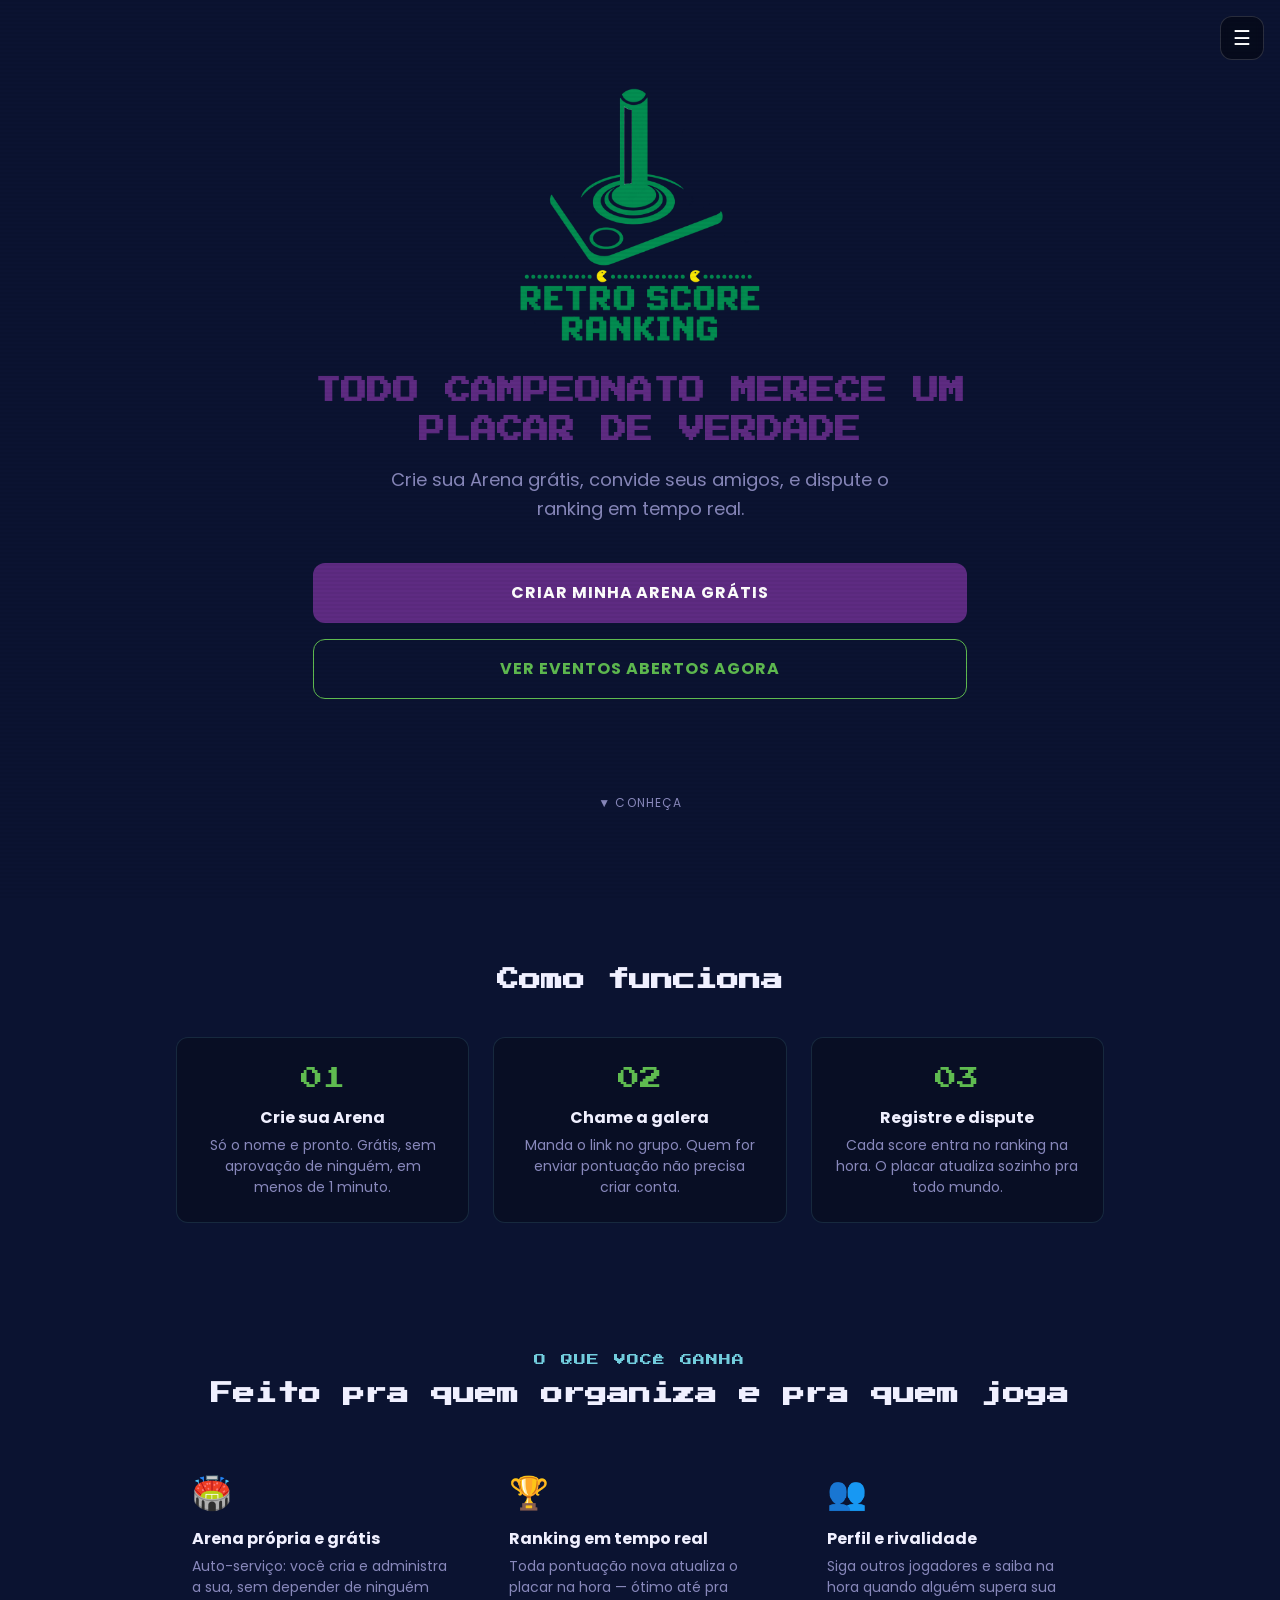
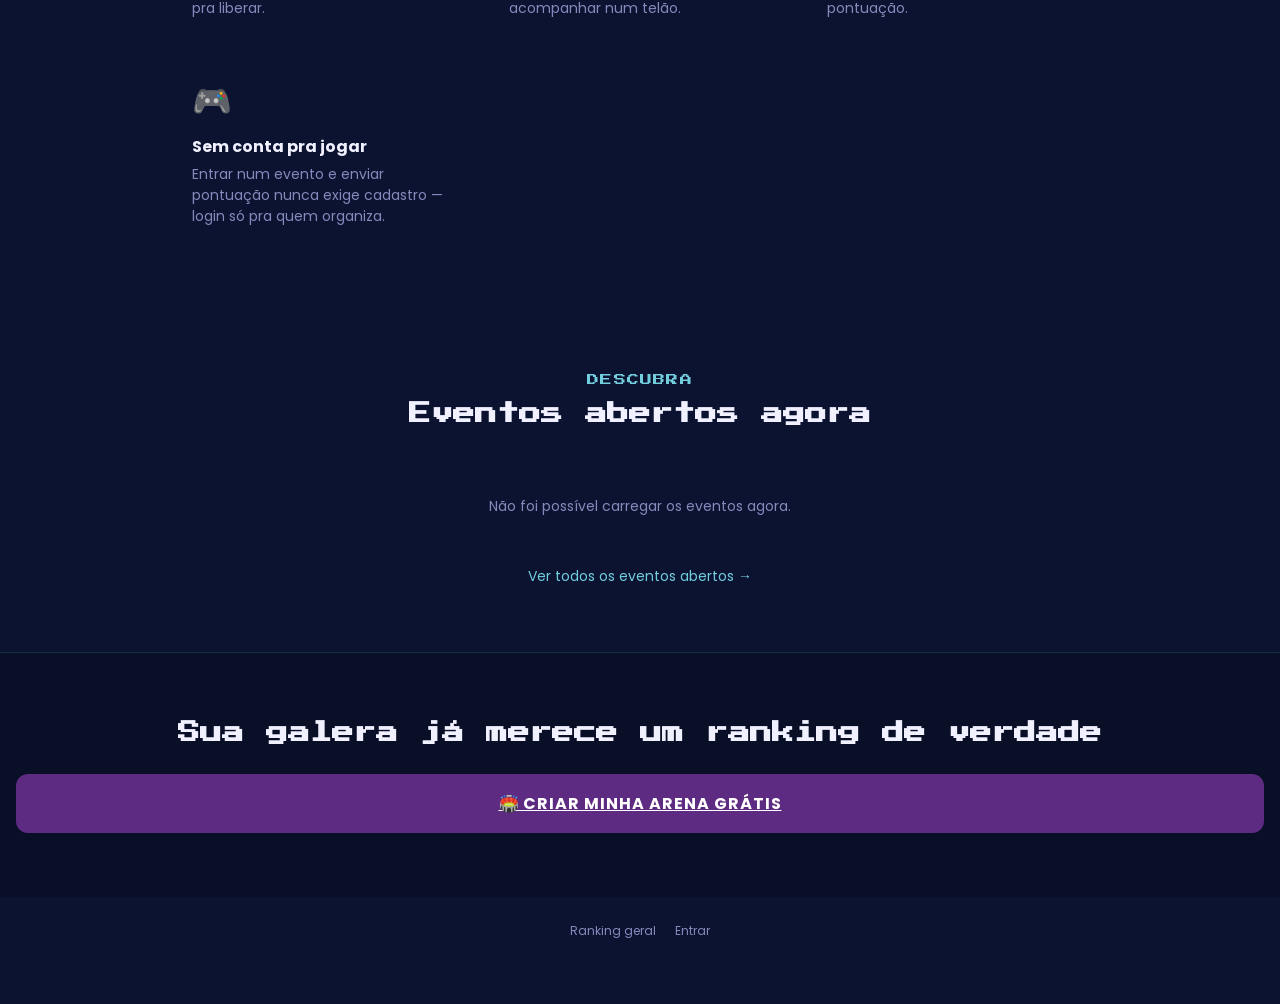
==== commit 78501f26: "feat: ajusta hero e seção "como funciona" da landing (index.html) Logo ~2.7x maior, fundo com foto d" ====
--- a/frontend/index.html
+++ b/frontend/index.html
@@ -16,13 +16,29 @@
 
     /* ── Hero ── */
     .hero {
+      position: relative;
       width: 100%;
       min-height: 100dvh;
       display: flex; flex-direction: column; align-items: center; justify-content: center;
       text-align: center;
       padding: var(--space-2xl) var(--space-md);
-    }
-    .hero-logo { height: 96px; width: auto; object-fit: contain; margin-bottom: var(--space-lg); }
+      overflow: hidden;
+    }
+    /* Placeholder de fundo (arcade anos 80) — ver nota no commit: precisa
+       de substituto com licença antes de ir pra produção de verdade. */
+    .hero-bg {
+      position: absolute; inset: 0;
+      background: url('hero-bg-placeholder.jpg') center 30% / cover no-repeat;
+      opacity: 0.16;
+      z-index: 0;
+    }
+    .hero-bg-fade {
+      position: absolute; inset: 0;
+      background: radial-gradient(ellipse at center, transparent 0%, var(--color-bg) 85%);
+      z-index: 0;
+    }
+    .hero > * { position: relative; z-index: 1; }
+    .hero-logo { height: 260px; width: auto; object-fit: contain; margin-bottom: var(--space-lg); }
     .hero-title {
       font-family: var(--font-display);
       font-size: var(--text-xl);
@@ -141,6 +157,7 @@
 
     @media (max-width: 720px) {
       .steps { grid-template-columns: 1fr; }
+      .hero-logo { height: 160px; }
     }
   </style>
 </head>
@@ -149,11 +166,13 @@
 <div class="landing">
 
   <section class="hero animate-slide-up">
+    <div class="hero-bg"></div>
+    <div class="hero-bg-fade"></div>
     <img src="logo.png" alt="Retro Score Ranking" class="hero-logo">
     <h1 class="hero-title">TODO CAMPEONATO MERECE UM PLACAR DE VERDADE</h1>
-    <p class="hero-subtitle">Crie sua Arena grátis, convide seus amigos e dispute o ranking em tempo real — do campeonato caseiro com a galera ao evento presencial com telão.</p>
+    <p class="hero-subtitle">Crie sua Arena grátis, convide seus amigos, e dispute o ranking em tempo real.</p>
     <div class="hero-ctas">
-      <a href="login.html" class="btn-primary" id="cta-primaria">🏟️ Criar minha Arena grátis</a>
+      <a href="login.html" class="btn-primary" id="cta-primaria">Criar minha Arena grátis</a>
       <a href="#eventos" class="btn-ghost">Ver eventos abertos agora</a>
     </div>
     <p class="hero-conta" id="hero-conta"></p>
@@ -161,23 +180,22 @@
   </section>
 
   <section class="section">
-    <div class="section-eyebrow">COMO FUNCIONA</div>
-    <h2 class="section-title">Do zero ao primeiro placar em menos de um minuto</h2>
+    <h2 class="section-title">Como funciona</h2>
     <div class="steps">
       <div class="step animate-slide-up">
-        <div class="step-num">1</div>
+        <div class="step-num">01</div>
         <div class="step-title">Crie sua Arena</div>
-        <div class="step-text">Só o nome — sem burocracia, sem esperar aprovação de ninguém. Grátis.</div>
+        <div class="step-text">Só o nome e pronto. Grátis, sem aprovação de ninguém, em menos de 1 minuto.</div>
       </div>
       <div class="step animate-slide-up">
-        <div class="step-num">2</div>
-        <div class="step-title">Convide seus amigos</div>
-        <div class="step-text">Manda o link, eles entram e já podem jogar ou coadministrar com você.</div>
+        <div class="step-num">02</div>
+        <div class="step-title">Chame a galera</div>
+        <div class="step-text">Manda o link no grupo. Quem for enviar pontuação não precisa criar conta.</div>
       </div>
       <div class="step animate-slide-up">
-        <div class="step-num">3</div>
+        <div class="step-num">03</div>
         <div class="step-title">Registre e dispute</div>
-        <div class="step-text">Cada pontuação enviada atualiza o ranking na hora, pro grupo inteiro ver.</div>
+        <div class="step-text">Cada score entra no ranking na hora. O placar atualiza sozinho pra todo mundo.</div>
       </div>
     </div>
   </section>
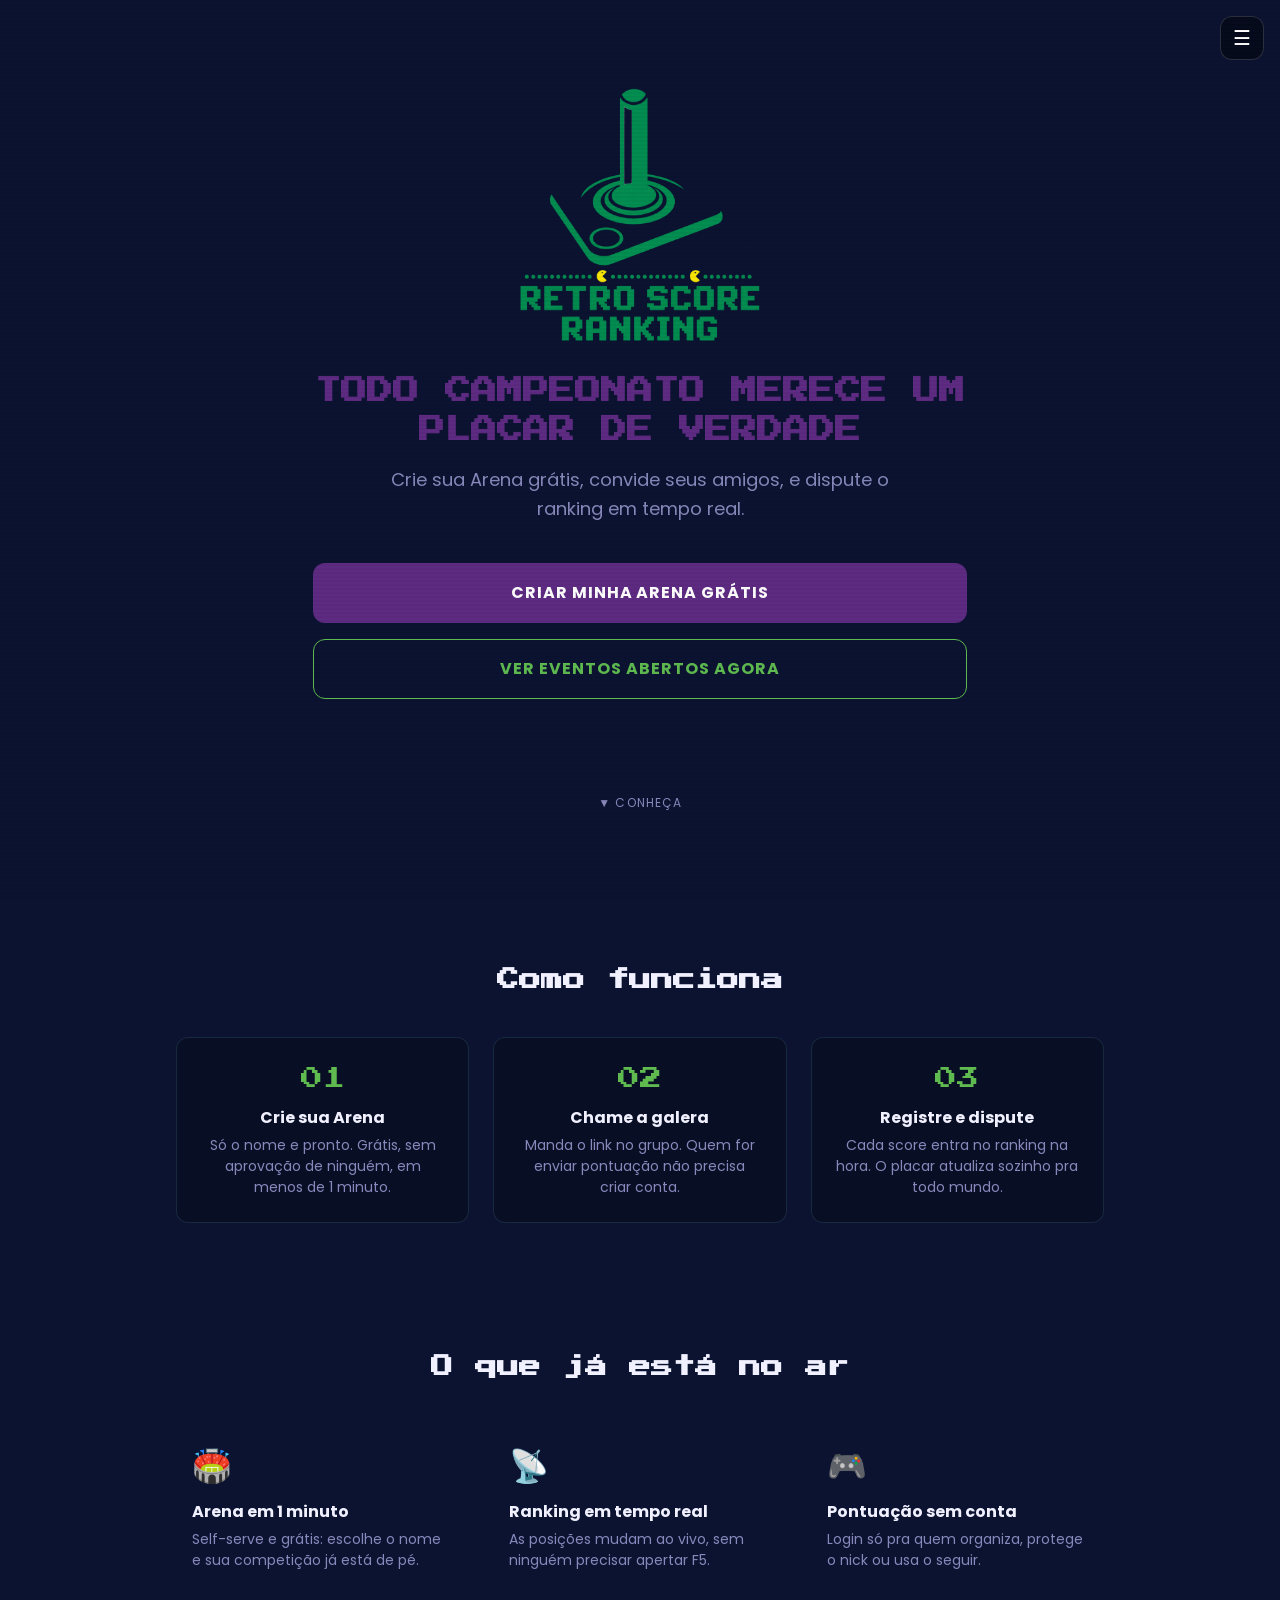
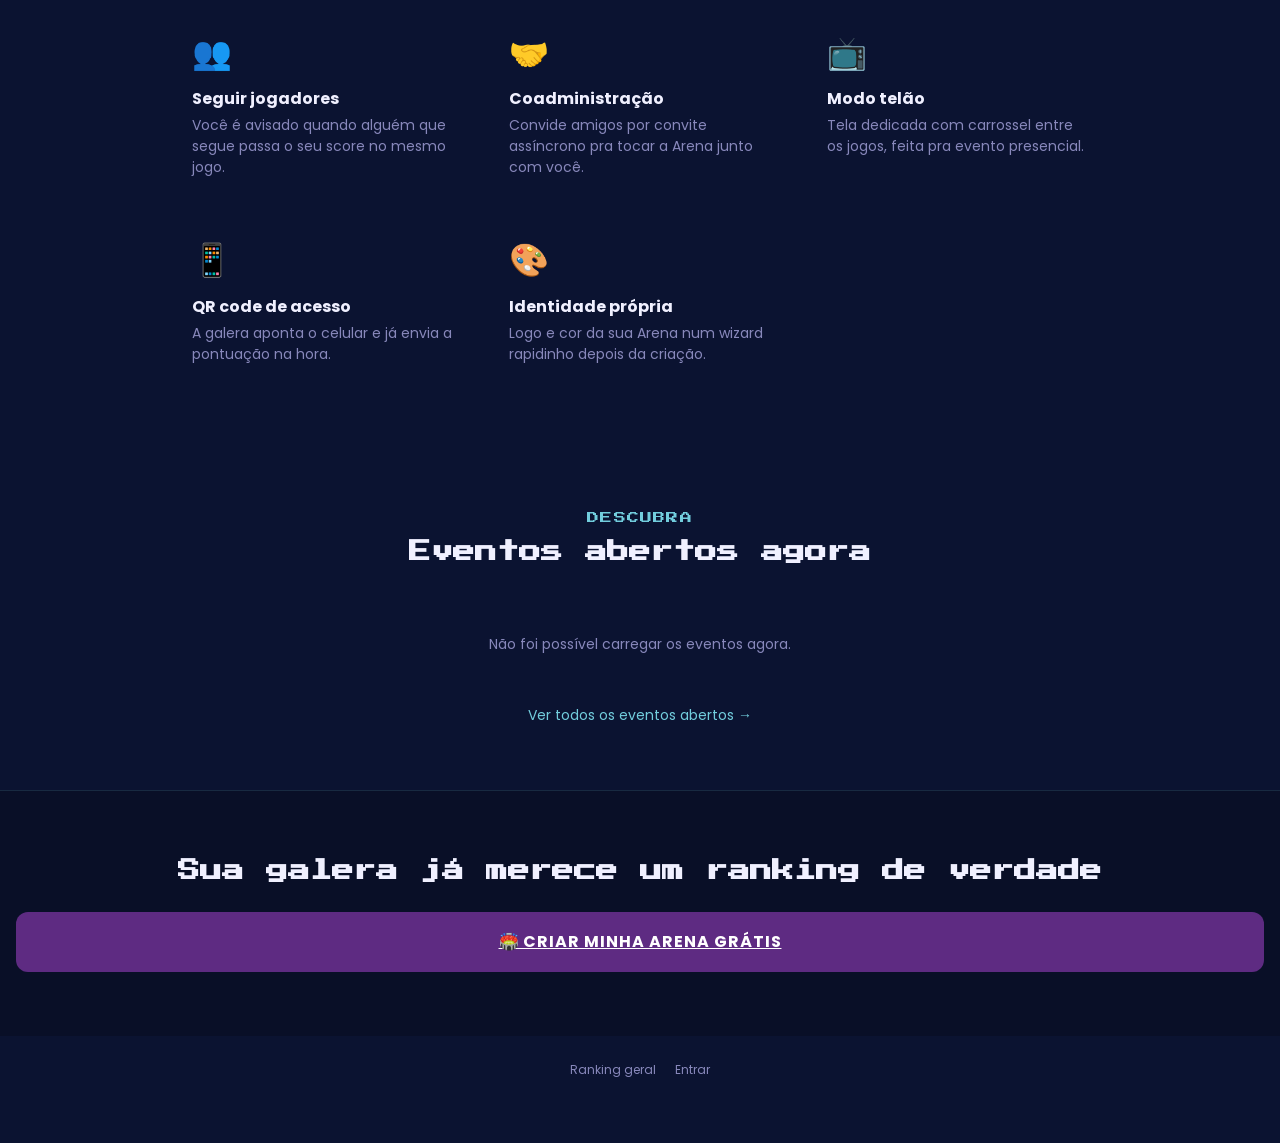
==== commit 58590571: "fix: corrige fundo invisível do hero e atualiza seção de features O gradiente radial anterior cobria" ====
--- a/frontend/index.html
+++ b/frontend/index.html
@@ -25,16 +25,15 @@
       overflow: hidden;
     }
     /* Placeholder de fundo (arcade anos 80) — ver nota no commit: precisa
-       de substituto com licença antes de ir pra produção de verdade. */
+       de substituto com licença antes de ir pra produção de verdade.
+       Gradiente escurecedor já embutido na mesma camada (em vez de um
+       ::before separado cobrindo quase tudo) pra imagem ficar visível
+       de verdade, só sutil, sem sumir. */
     .hero-bg {
       position: absolute; inset: 0;
-      background: url('hero-bg-placeholder.jpg') center 30% / cover no-repeat;
-      opacity: 0.16;
-      z-index: 0;
-    }
-    .hero-bg-fade {
-      position: absolute; inset: 0;
-      background: radial-gradient(ellipse at center, transparent 0%, var(--color-bg) 85%);
+      background:
+        linear-gradient(180deg, rgba(11,19,49,0.45) 0%, rgba(11,19,49,0.55) 55%, var(--color-bg) 100%),
+        url('hero-bg-placeholder.jpg') center 30% / cover no-repeat;
       z-index: 0;
     }
     .hero > * { position: relative; z-index: 1; }
@@ -167,7 +166,6 @@
 
   <section class="hero animate-slide-up">
     <div class="hero-bg"></div>
-    <div class="hero-bg-fade"></div>
     <img src="logo.png" alt="Retro Score Ranking" class="hero-logo">
     <h1 class="hero-title">TODO CAMPEONATO MERECE UM PLACAR DE VERDADE</h1>
     <p class="hero-subtitle">Crie sua Arena grátis, convide seus amigos, e dispute o ranking em tempo real.</p>
@@ -201,28 +199,47 @@
   </section>
 
   <section class="section">
-    <div class="section-eyebrow">O QUE VOCÊ GANHA</div>
-    <h2 class="section-title">Feito pra quem organiza e pra quem joga</h2>
+    <h2 class="section-title">O que já está no ar</h2>
     <div class="features">
       <div class="feature animate-slide-up">
         <div class="feature-icon">🏟️</div>
-        <div class="feature-title">Arena própria e grátis</div>
-        <div class="feature-text">Auto-serviço: você cria e administra a sua, sem depender de ninguém pra liberar.</div>
-      </div>
-      <div class="feature animate-slide-up">
-        <div class="feature-icon">🏆</div>
+        <div class="feature-title">Arena em 1 minuto</div>
+        <div class="feature-text">Self-serve e grátis: escolhe o nome e sua competição já está de pé.</div>
+      </div>
+      <div class="feature animate-slide-up">
+        <div class="feature-icon">📡</div>
         <div class="feature-title">Ranking em tempo real</div>
-        <div class="feature-text">Toda pontuação nova atualiza o placar na hora — ótimo até pra acompanhar num telão.</div>
+        <div class="feature-text">As posições mudam ao vivo, sem ninguém precisar apertar F5.</div>
+      </div>
+      <div class="feature animate-slide-up">
+        <div class="feature-icon">🎮</div>
+        <div class="feature-title">Pontuação sem conta</div>
+        <div class="feature-text">Login só pra quem organiza, protege o nick ou usa o seguir.</div>
       </div>
       <div class="feature animate-slide-up">
         <div class="feature-icon">👥</div>
-        <div class="feature-title">Perfil e rivalidade</div>
-        <div class="feature-text">Siga outros jogadores e saiba na hora quando alguém supera sua pontuação.</div>
-      </div>
-      <div class="feature animate-slide-up">
-        <div class="feature-icon">🎮</div>
-        <div class="feature-title">Sem conta pra jogar</div>
-        <div class="feature-text">Entrar num evento e enviar pontuação nunca exige cadastro — login só pra quem organiza.</div>
+        <div class="feature-title">Seguir jogadores</div>
+        <div class="feature-text">Você é avisado quando alguém que segue passa o seu score no mesmo jogo.</div>
+      </div>
+      <div class="feature animate-slide-up">
+        <div class="feature-icon">🤝</div>
+        <div class="feature-title">Coadministração</div>
+        <div class="feature-text">Convide amigos por convite assíncrono pra tocar a Arena junto com você.</div>
+      </div>
+      <div class="feature animate-slide-up">
+        <div class="feature-icon">📺</div>
+        <div class="feature-title">Modo telão</div>
+        <div class="feature-text">Tela dedicada com carrossel entre os jogos, feita pra evento presencial.</div>
+      </div>
+      <div class="feature animate-slide-up">
+        <div class="feature-icon">📱</div>
+        <div class="feature-title">QR code de acesso</div>
+        <div class="feature-text">A galera aponta o celular e já envia a pontuação na hora.</div>
+      </div>
+      <div class="feature animate-slide-up">
+        <div class="feature-icon">🎨</div>
+        <div class="feature-title">Identidade própria</div>
+        <div class="feature-text">Logo e cor da sua Arena num wizard rapidinho depois da criação.</div>
       </div>
     </div>
   </section>
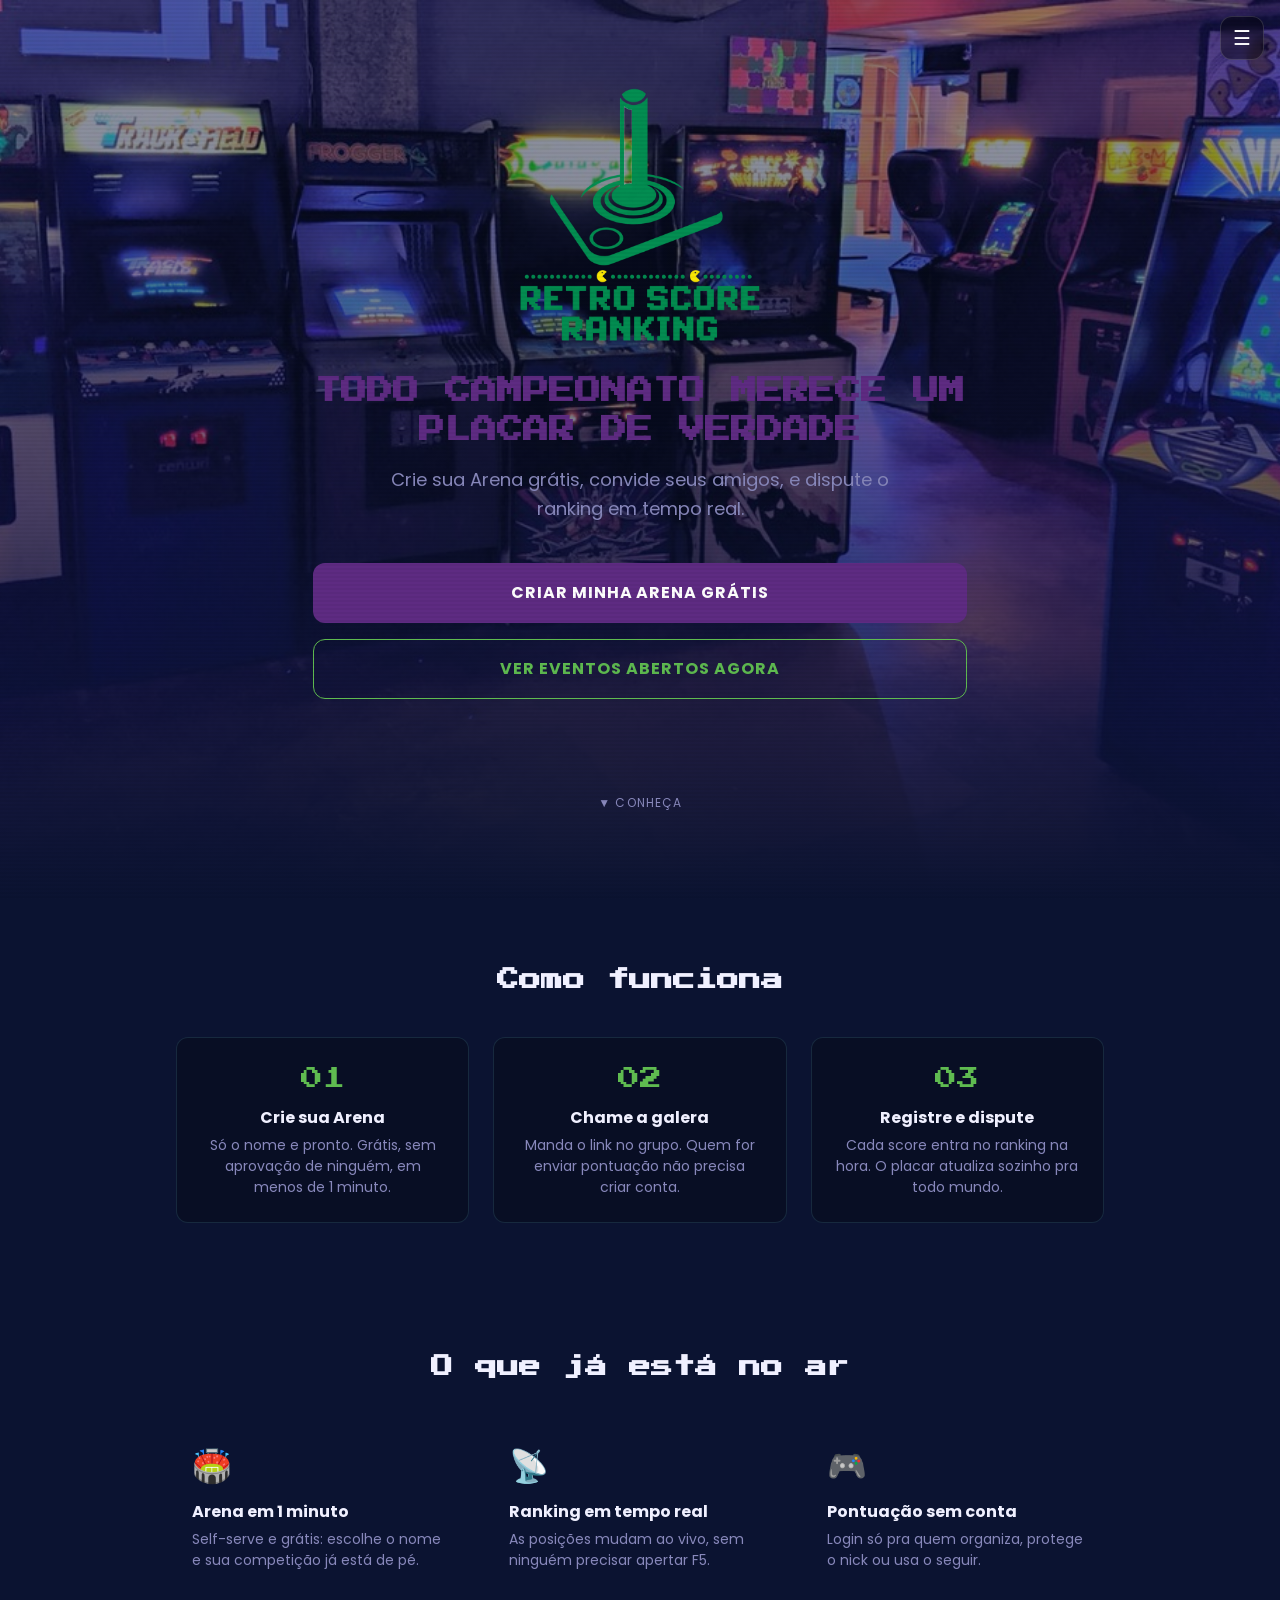
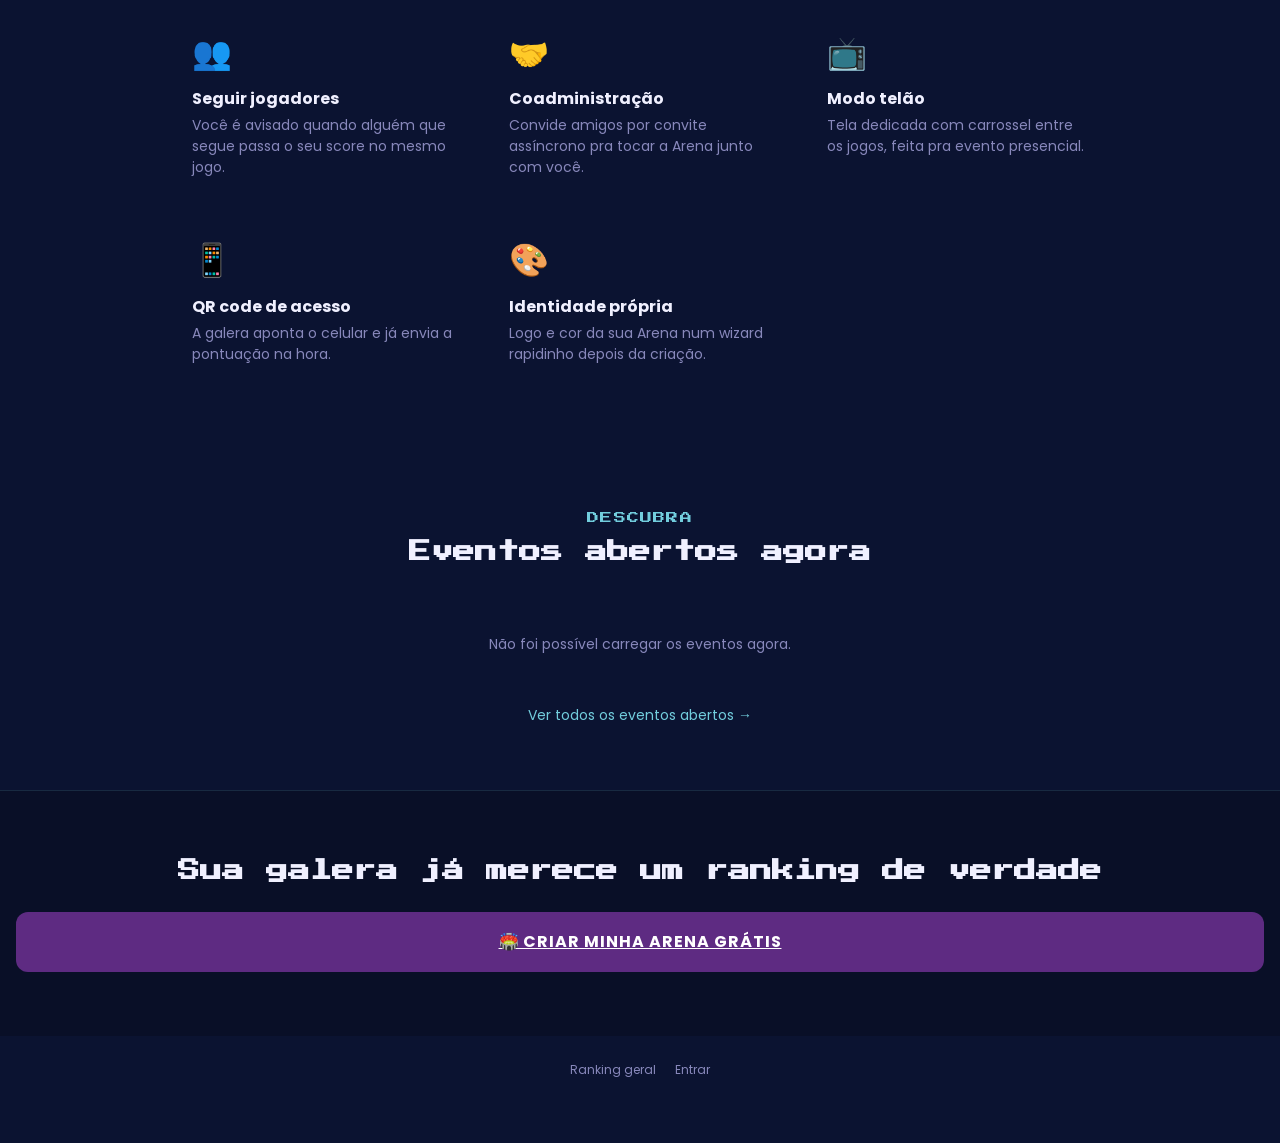
==== commit 76f590d1: "fix: fundo do hero de verdade invisível — conflito de especificidade CSS .hero > * (position: relati" ====
--- a/frontend/index.html
+++ b/frontend/index.html
@@ -36,7 +36,7 @@
         url('hero-bg-placeholder.jpg') center 30% / cover no-repeat;
       z-index: 0;
     }
-    .hero > * { position: relative; z-index: 1; }
+    .hero > *:not(.hero-bg) { position: relative; z-index: 1; }
     .hero-logo { height: 260px; width: auto; object-fit: contain; margin-bottom: var(--space-lg); }
     .hero-title {
       font-family: var(--font-display);
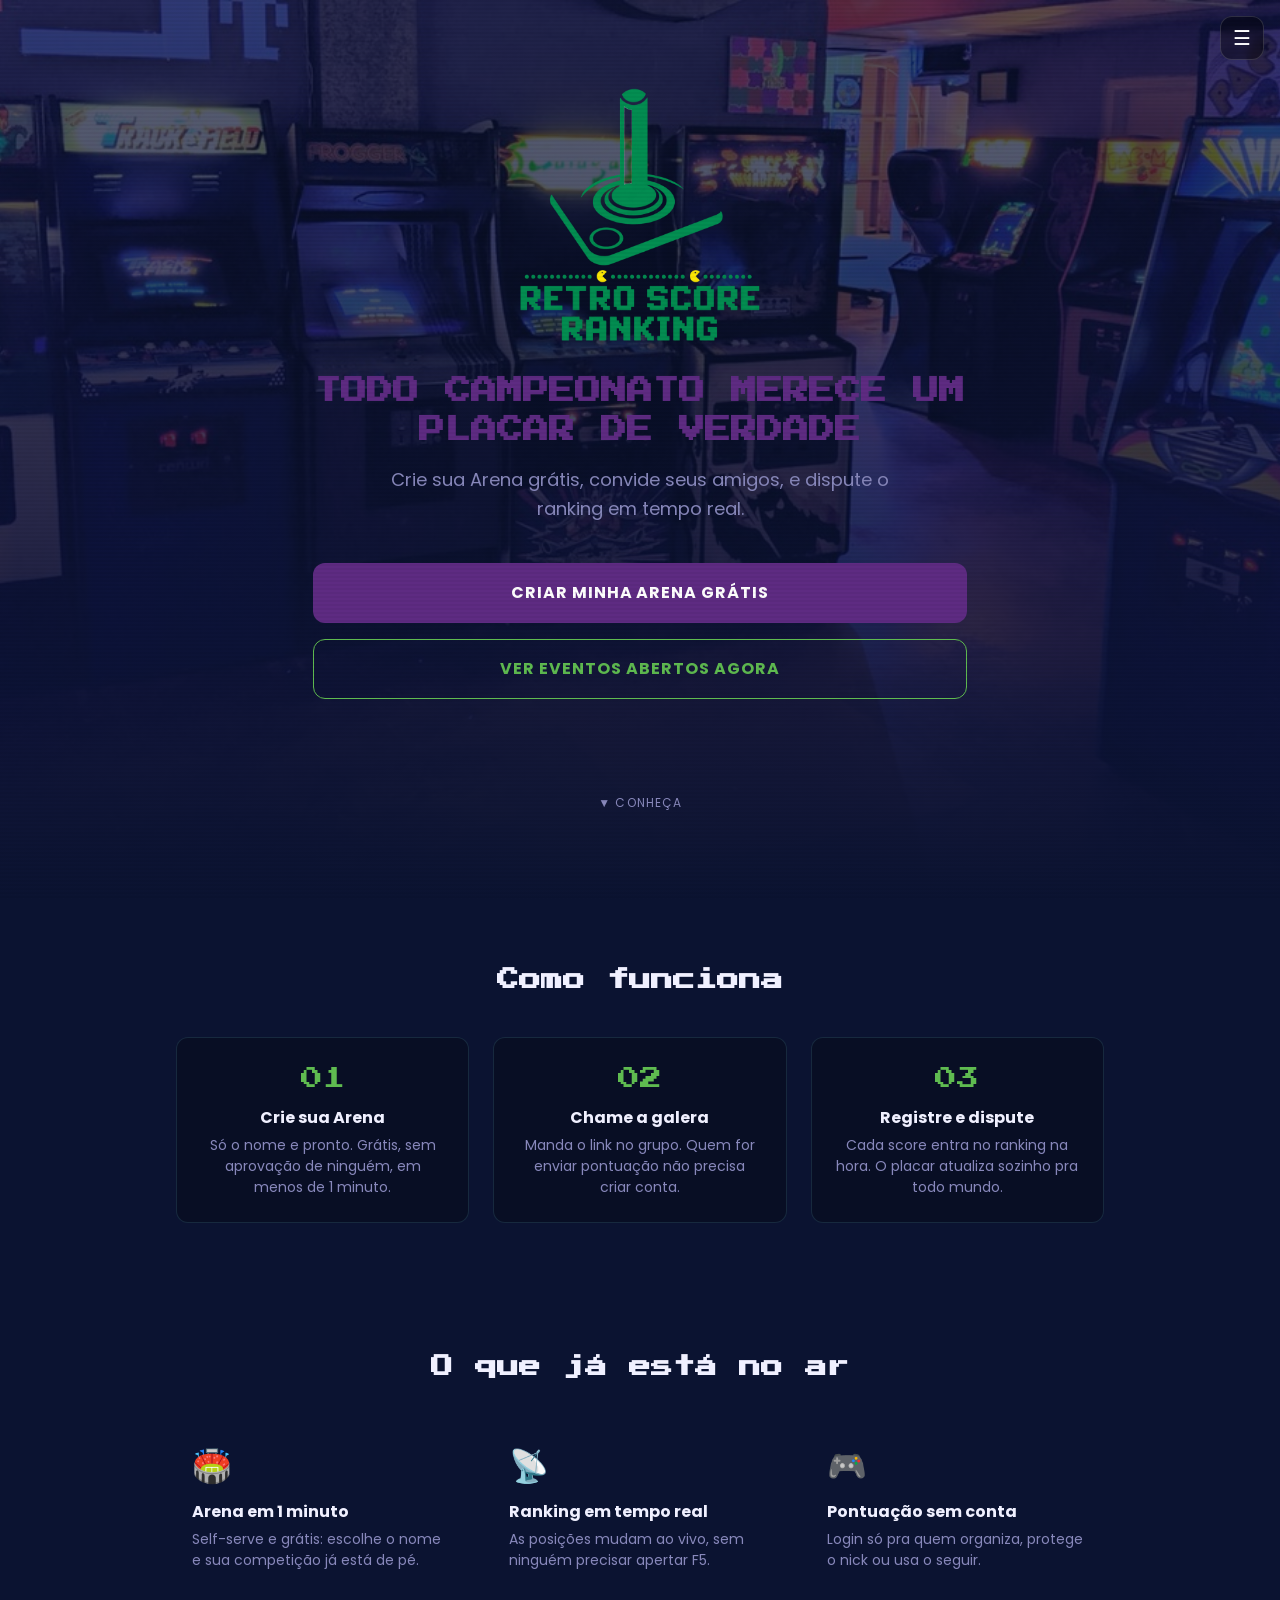
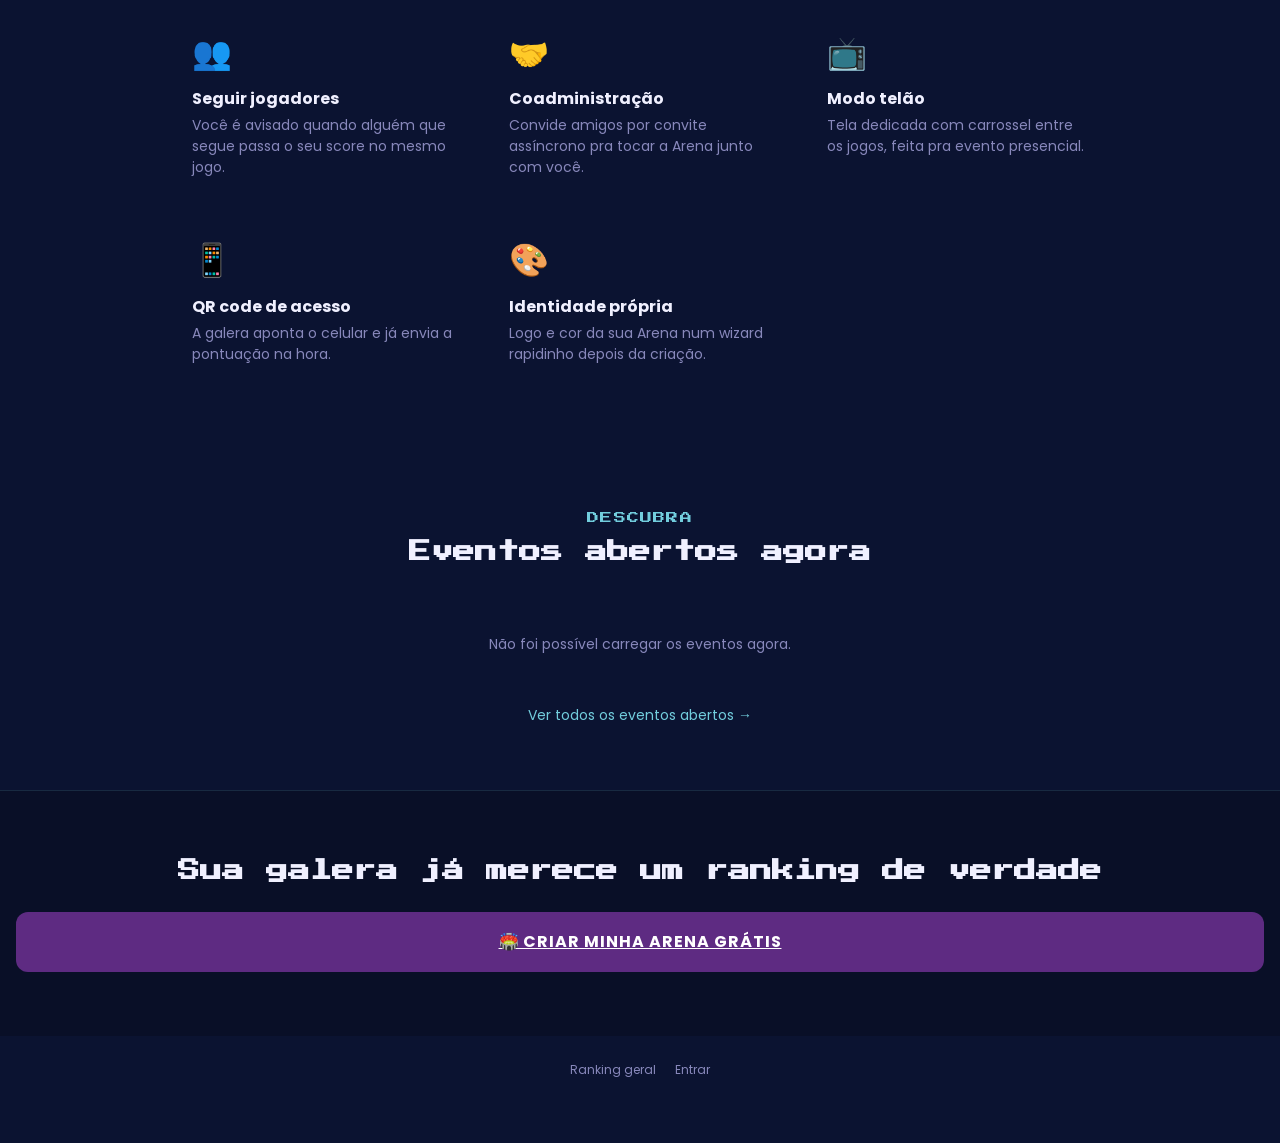
==== commit 044c86c0: "fix: escurece mais o fundo do hero pra não atrapalhar logo/texto Overlay de 0.45/0.55 pra 0.68/0.78 " ====
--- a/frontend/index.html
+++ b/frontend/index.html
@@ -32,7 +32,7 @@
     .hero-bg {
       position: absolute; inset: 0;
       background:
-        linear-gradient(180deg, rgba(11,19,49,0.45) 0%, rgba(11,19,49,0.55) 55%, var(--color-bg) 100%),
+        linear-gradient(180deg, rgba(11,19,49,0.68) 0%, rgba(11,19,49,0.78) 55%, var(--color-bg) 100%),
         url('hero-bg-placeholder.jpg') center 30% / cover no-repeat;
       z-index: 0;
     }
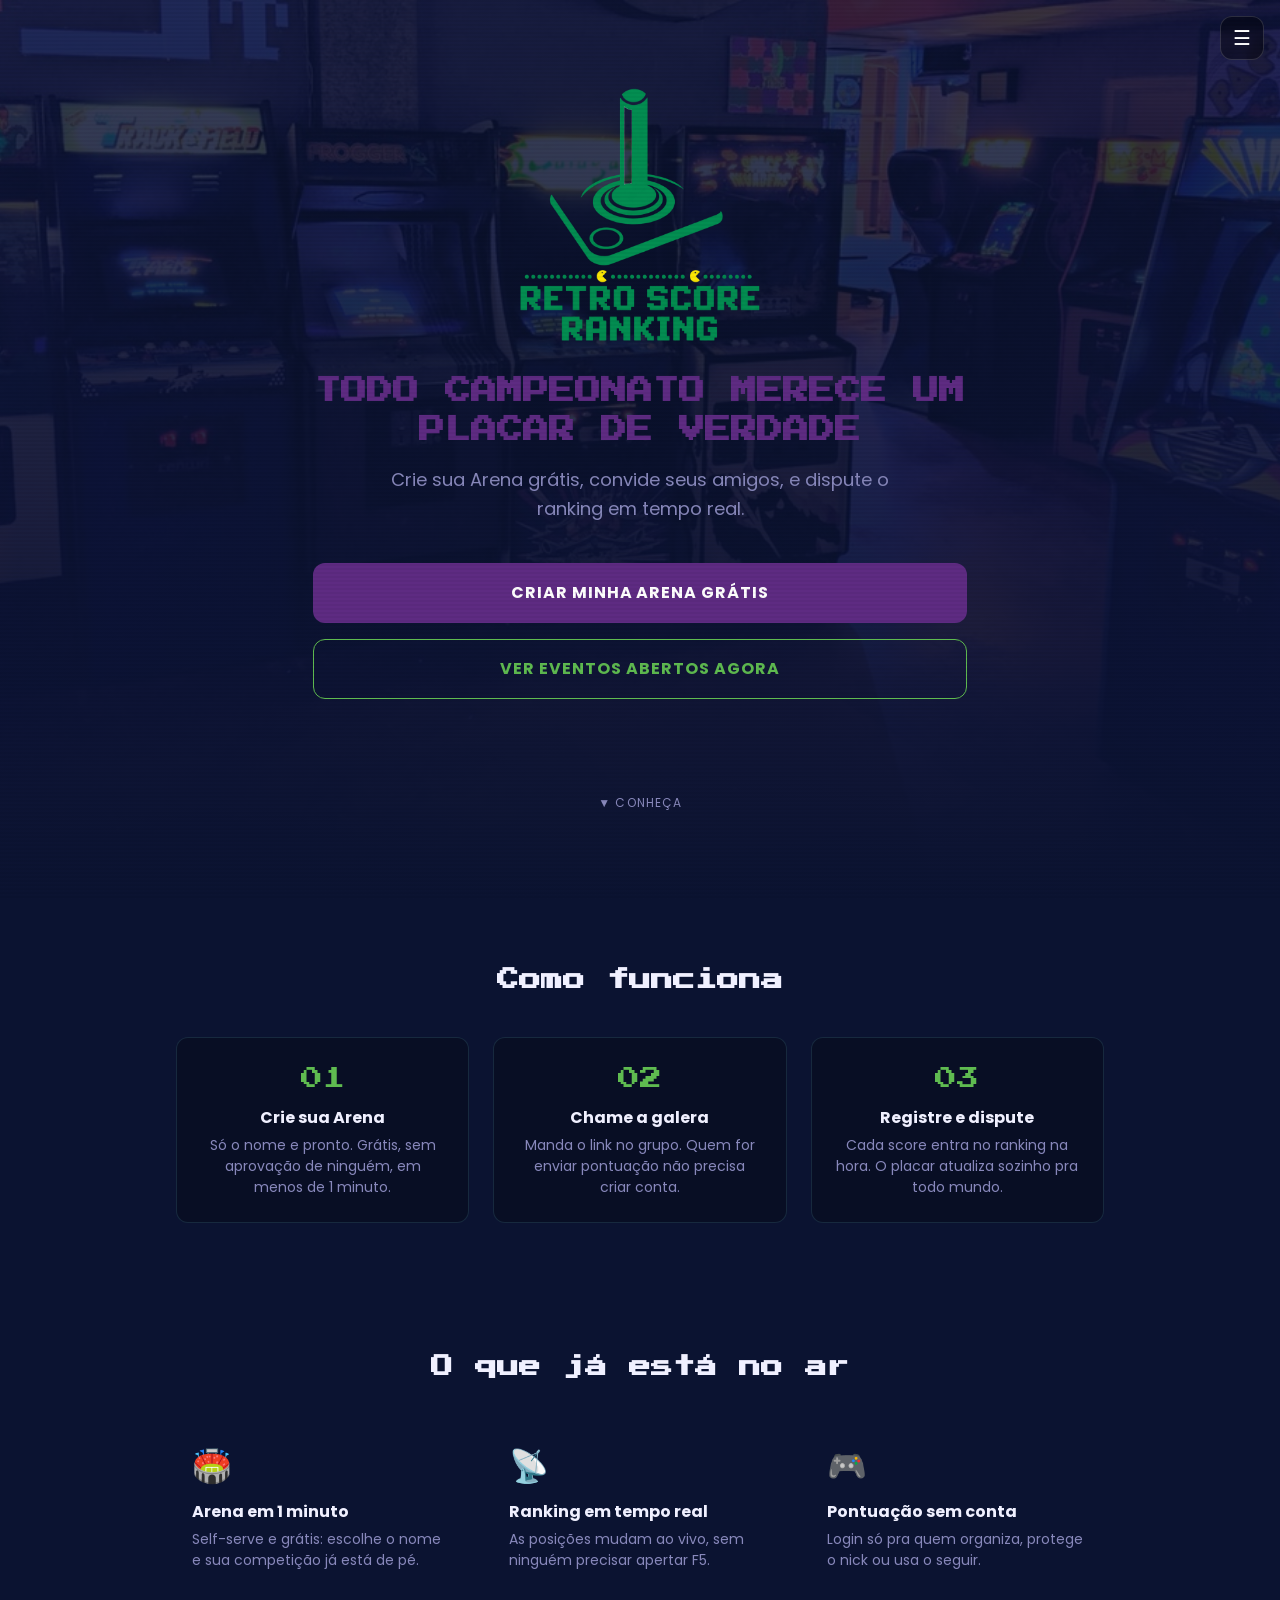
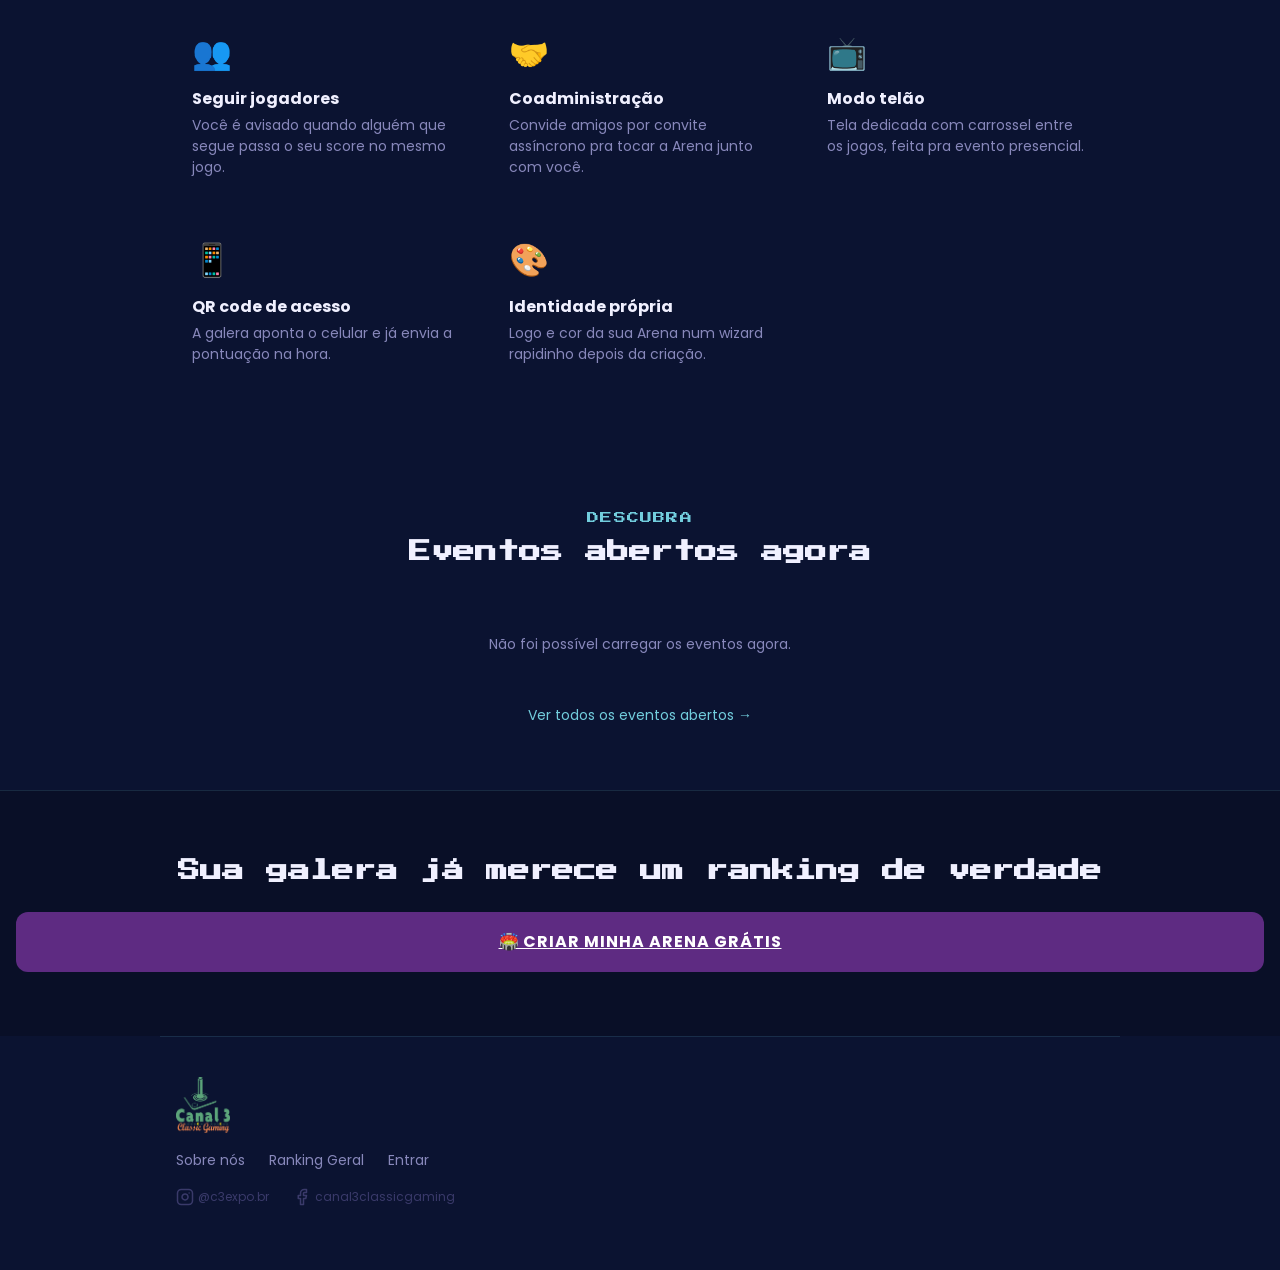
==== commit 92d71b21: "feat: escurece mais o hero e cria footer da landing (Canal3 Classic Gaming) Overlay do hero sobe pra" ====
--- a/frontend/index.html
+++ b/frontend/index.html
@@ -32,7 +32,7 @@
     .hero-bg {
       position: absolute; inset: 0;
       background:
-        linear-gradient(180deg, rgba(11,19,49,0.68) 0%, rgba(11,19,49,0.78) 55%, var(--color-bg) 100%),
+        linear-gradient(180deg, rgba(11,19,49,0.82) 0%, rgba(11,19,49,0.88) 55%, var(--color-bg) 100%),
         url('hero-bg-placeholder.jpg') center 30% / cover no-repeat;
       z-index: 0;
     }
@@ -146,13 +146,29 @@
     /* ── Footer ── */
     .landing-footer {
       width: 100%;
-      text-align: center;
-      padding: var(--space-lg) var(--space-md) var(--space-2xl);
+      max-width: 960px;
+      padding: var(--space-xl) var(--space-md) var(--space-2xl);
+      border-top: 1px solid var(--color-border);
+      display: flex; flex-direction: column; align-items: flex-start; gap: var(--space-md);
+    }
+    .footer-logo { height: 56px; width: auto; object-fit: contain; }
+    .footer-menu { display: flex; flex-wrap: wrap; gap: var(--space-lg); }
+    .footer-menu a {
+      color: var(--color-text-muted);
+      text-decoration: none;
+      font-size: var(--text-sm);
+    }
+    .footer-menu a:hover { color: var(--color-accent); }
+    .footer-social { display: flex; flex-wrap: wrap; gap: var(--space-lg); }
+    .footer-social a {
+      display: inline-flex; align-items: center; gap: var(--space-xs);
+      color: var(--color-text-dim);
+      text-decoration: none;
       font-size: var(--text-xs);
-      color: var(--color-text-dim);
-    }
-    .landing-footer a { color: var(--color-text-muted); text-decoration: none; margin: 0 var(--space-sm); }
-    .landing-footer a:hover { color: var(--color-accent); }
+      transition: color var(--transition);
+    }
+    .footer-social a:hover { color: var(--color-accent); }
+    .footer-social svg { flex-shrink: 0; }
 
     @media (max-width: 720px) {
       .steps { grid-template-columns: 1fr; }
@@ -259,8 +275,28 @@
   </section>
 
   <footer class="landing-footer">
-    <a href="ranking.html">Ranking geral</a>
-    <a href="login.html">Entrar</a>
+    <img src="logo-principal.png" alt="Canal3 Classic Gaming" class="footer-logo">
+    <nav class="footer-menu">
+      <a href="https://canal3expo.com.br" target="_blank" rel="noopener">Sobre nós</a>
+      <a href="ranking.html">Ranking Geral</a>
+      <a href="login.html">Entrar</a>
+    </nav>
+    <div class="footer-social">
+      <a href="https://instagram.com/c3expo.br" target="_blank" rel="noopener">
+        <svg width="18" height="18" viewBox="0 0 24 24" fill="none" stroke="currentColor" stroke-width="2" stroke-linecap="round" stroke-linejoin="round">
+          <rect x="2" y="2" width="20" height="20" rx="5" ry="5"></rect>
+          <path d="M16 11.37A4 4 0 1 1 12.63 8 4 4 0 0 1 16 11.37z"></path>
+          <line x1="17.5" y1="6.5" x2="17.51" y2="6.5"></line>
+        </svg>
+        @c3expo.br
+      </a>
+      <a href="https://facebook.com/canal3classicgaming" target="_blank" rel="noopener">
+        <svg width="18" height="18" viewBox="0 0 24 24" fill="none" stroke="currentColor" stroke-width="2" stroke-linecap="round" stroke-linejoin="round">
+          <path d="M18 2h-3a5 5 0 0 0-5 5v3H7v4h3v8h4v-8h3l1-4h-4V7a1 1 0 0 1 1-1h3z"></path>
+        </svg>
+        canal3classicgaming
+      </a>
+    </div>
   </footer>
 
 </div>
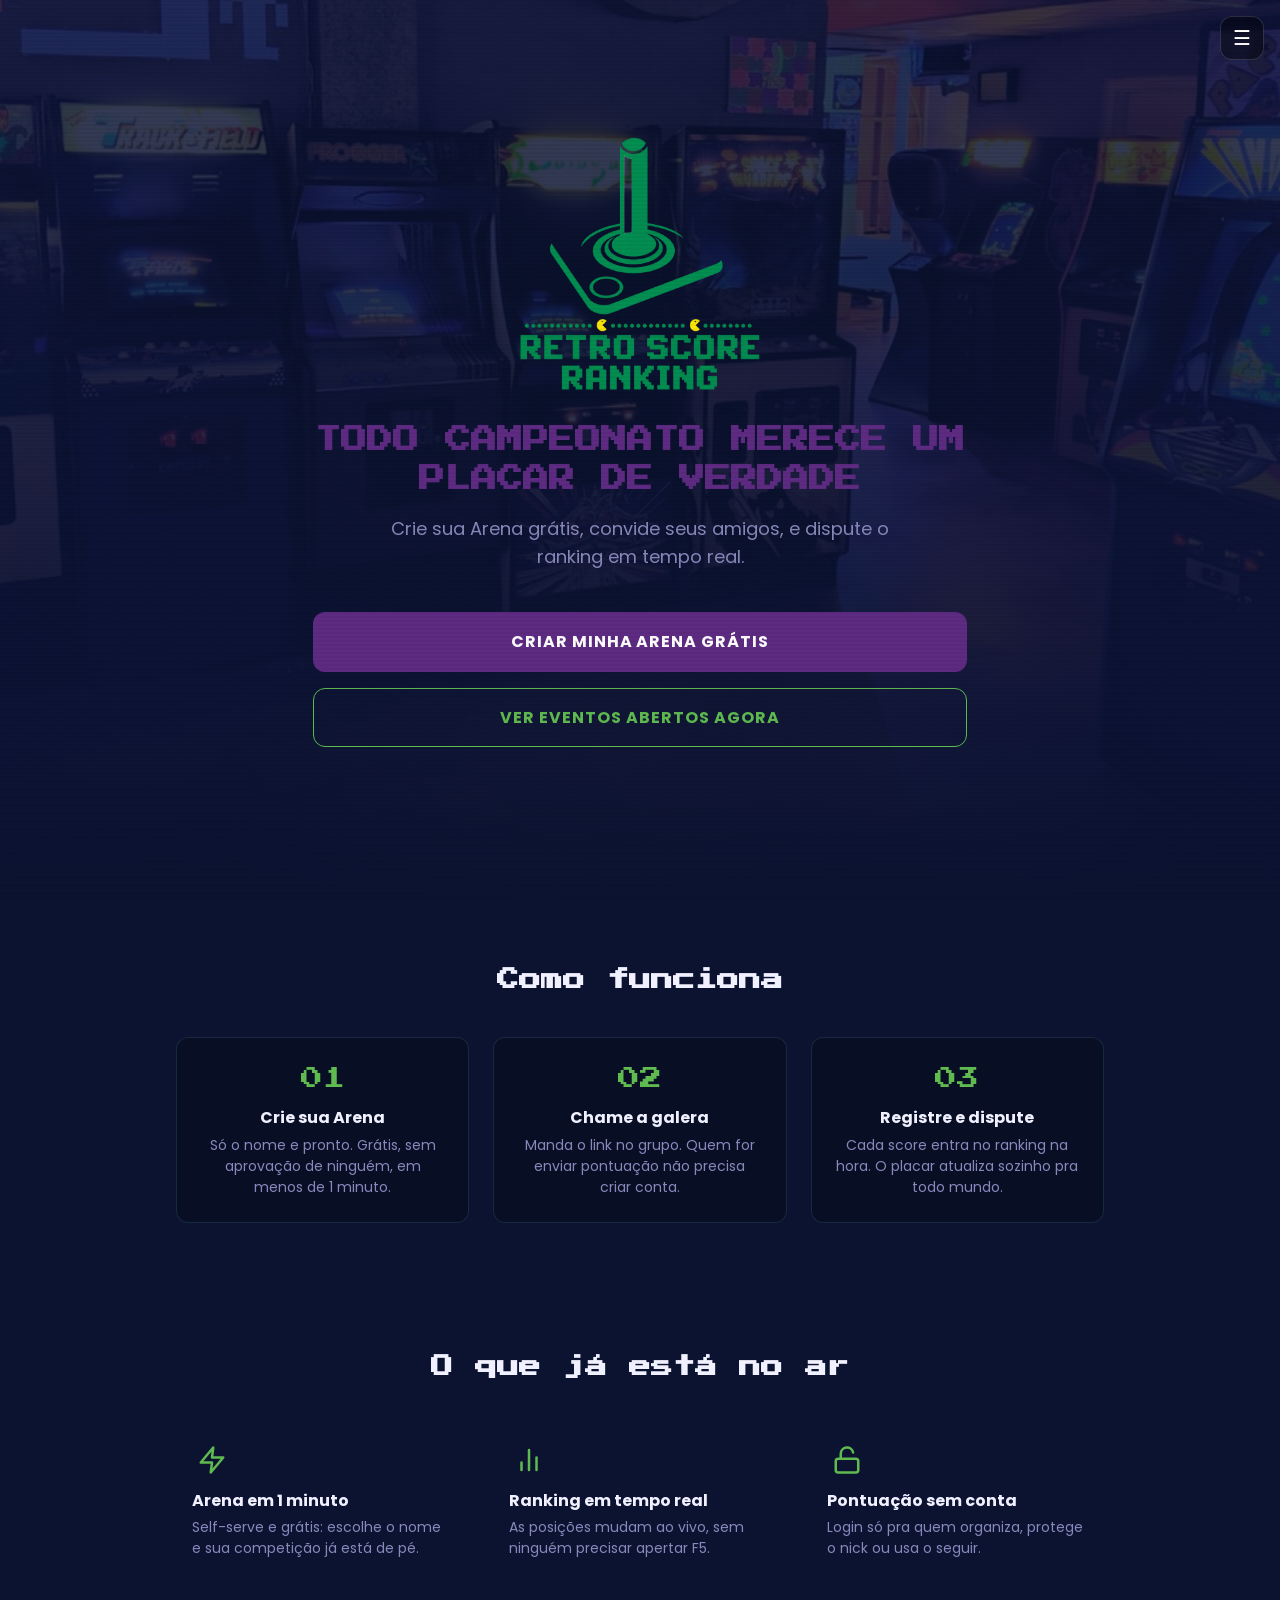
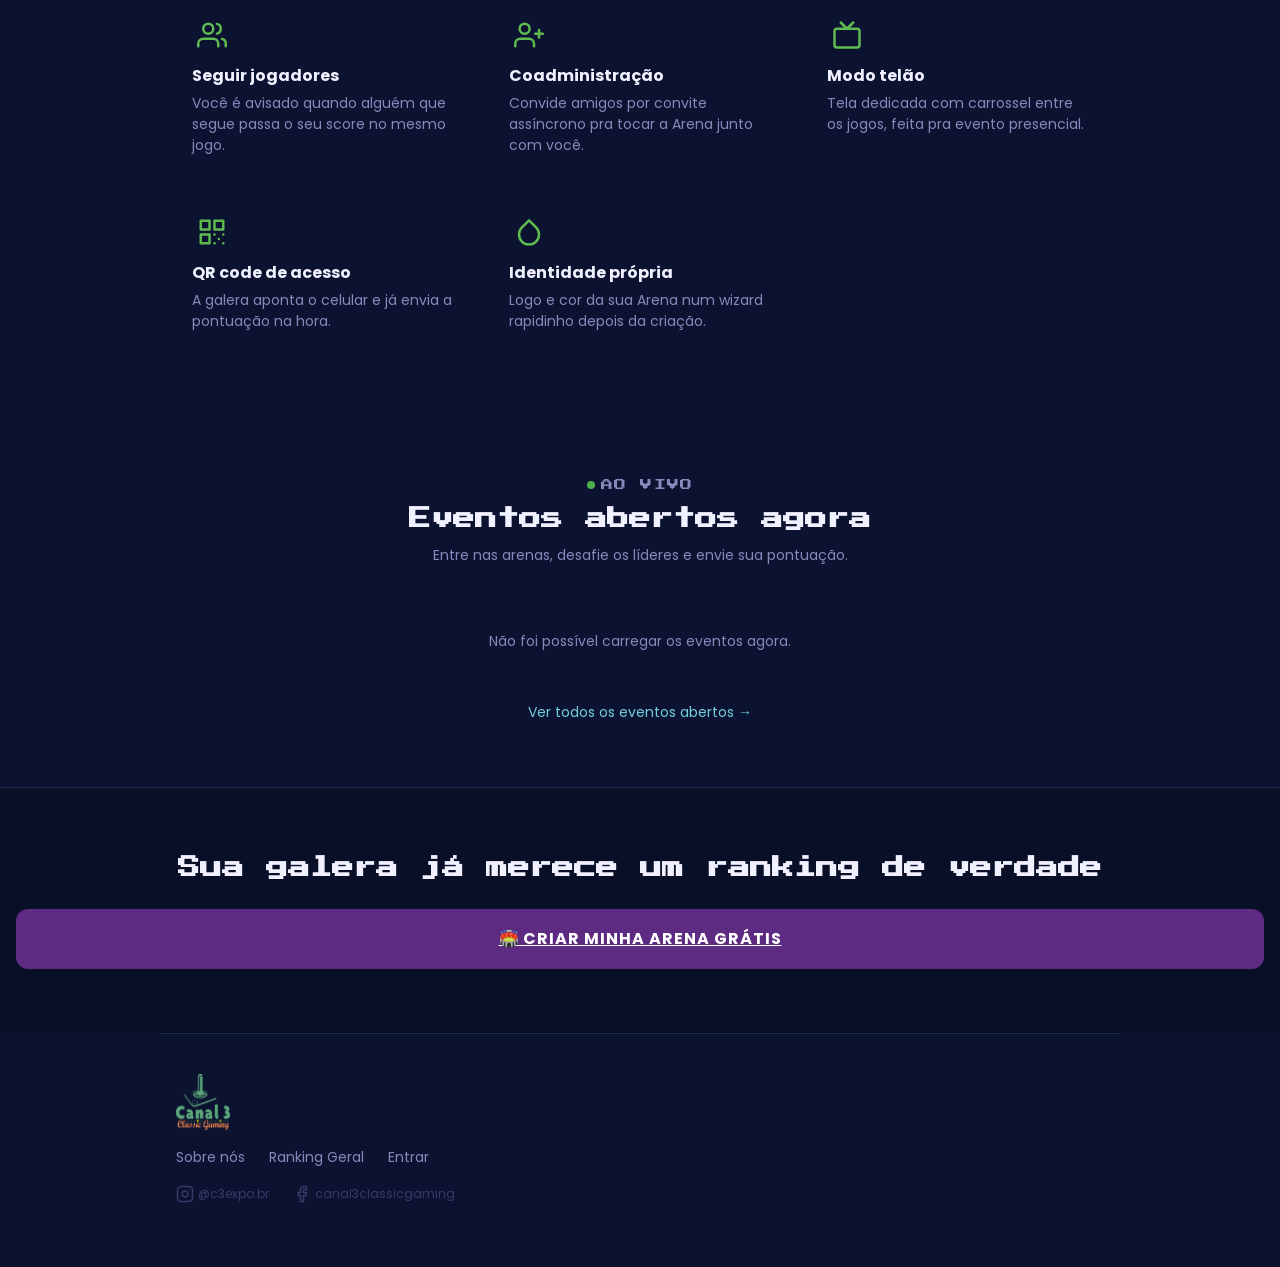
==== commit c1b28d90: "feat: refina hero/features/eventos da landing e leva "logado como" pro menu - Hero: remove emoji do " ====
--- a/frontend/index.html
+++ b/frontend/index.html
@@ -55,15 +55,6 @@
     }
     .hero-ctas { display: flex; flex-wrap: wrap; gap: var(--space-md); justify-content: center; margin-bottom: var(--space-md); }
     .hero-ctas .btn-primary, .hero-ctas .btn-ghost { text-decoration: none; display: inline-flex; align-items: center; justify-content: center; }
-    .hero-conta { font-size: var(--text-xs); color: var(--color-text-muted); min-height: 1.2em; }
-    .hero-conta a { color: var(--color-accent); }
-    .hero-scroll {
-      margin-top: var(--space-2xl);
-      color: var(--color-text-muted);
-      font-size: var(--text-xs);
-      letter-spacing: 0.1em;
-      animation: pulse 2s ease infinite;
-    }
 
     /* ── Seções genéricas ── */
     .section {
@@ -109,9 +100,33 @@
     /* ── Features ── */
     .features { display: grid; grid-template-columns: repeat(auto-fit, minmax(220px, 1fr)); gap: var(--space-lg); }
     .feature { padding: var(--space-md); }
-    .feature-icon { font-size: 32px; margin-bottom: var(--space-sm); }
+    .feature-icon {
+      display: flex; align-items: center; justify-content: center;
+      width: 40px; height: 40px;
+      margin-bottom: var(--space-sm);
+      color: var(--color-secondary);
+    }
     .feature-title { font-weight: var(--weight-bold); margin-bottom: var(--space-xs); color: var(--color-text); }
     .feature-text { font-size: var(--text-sm); color: var(--color-text-muted); line-height: 1.5; }
+
+    /* ── "Ao vivo" (mesmo padrão de telao.html) ── */
+    .ao-vivo { display: flex; align-items: center; justify-content: center; gap: 6px; margin-bottom: var(--space-sm); }
+    .ao-vivo-dot {
+      width: 8px; height: 8px;
+      border-radius: 50%;
+      background: #4caf50;
+      animation: piscar 1.5s ease-in-out infinite;
+    }
+    @keyframes piscar { 0%,100% { opacity: 1; } 50% { opacity: 0.3; } }
+    .ao-vivo-label { font-family: var(--font-display); font-size: var(--text-xs); color: var(--color-text-muted); letter-spacing: 0.1em; }
+    #eventos .section-title { margin-bottom: var(--space-sm); }
+    .section-subtitle {
+      font-size: var(--text-sm);
+      color: var(--color-text-muted);
+      text-align: center;
+      max-width: 480px;
+      margin: 0 auto var(--space-xl);
+    }
 
     /* ── Eventos abertos (vitrine) ── */
     .eventos-grid { display: grid; gap: var(--space-md); margin-bottom: var(--space-lg); }
@@ -129,7 +144,9 @@
     .evento-icone-vazio { width: 40px; height: 40px; display: flex; align-items: center; justify-content: center; font-size: 22px; flex-shrink: 0; }
     .evento-nome { font-weight: var(--weight-bold); color: var(--color-text); }
     .evento-arena { font-size: var(--text-xs); color: var(--color-text-muted); }
-    .evento-chevron { margin-left: auto; color: var(--color-text-muted); }
+    .evento-jogo { margin-left: auto; text-align: right; flex-shrink: 0; }
+    .evento-jogo-nome { font-size: var(--text-xs); color: var(--color-text-muted); }
+    .evento-jogo-score { font-size: var(--text-sm); font-weight: var(--weight-bold); color: var(--color-secondary); font-family: var(--font-mono); }
     .eventos-vazio, .eventos-erro { text-align: center; color: var(--color-text-muted); font-size: var(--text-sm); padding: var(--space-lg) 0; }
     .eventos-ver-todos { display: block; text-align: center; font-size: var(--text-sm); color: var(--color-accent); text-decoration: none; }
 
@@ -189,8 +206,6 @@
       <a href="login.html" class="btn-primary" id="cta-primaria">Criar minha Arena grátis</a>
       <a href="#eventos" class="btn-ghost">Ver eventos abertos agora</a>
     </div>
-    <p class="hero-conta" id="hero-conta"></p>
-    <div class="hero-scroll">▼ CONHEÇA</div>
   </section>
 
   <section class="section">
@@ -218,42 +233,58 @@
     <h2 class="section-title">O que já está no ar</h2>
     <div class="features">
       <div class="feature animate-slide-up">
-        <div class="feature-icon">🏟️</div>
+        <div class="feature-icon">
+          <svg width="30" height="30" viewBox="0 0 24 24" fill="none" stroke="currentColor" stroke-width="2" stroke-linecap="round" stroke-linejoin="round"><polygon points="13 2 3 14 12 14 11 22 21 10 12 10 13 2"></polygon></svg>
+        </div>
         <div class="feature-title">Arena em 1 minuto</div>
         <div class="feature-text">Self-serve e grátis: escolhe o nome e sua competição já está de pé.</div>
       </div>
       <div class="feature animate-slide-up">
-        <div class="feature-icon">📡</div>
+        <div class="feature-icon">
+          <svg width="30" height="30" viewBox="0 0 24 24" fill="none" stroke="currentColor" stroke-width="2" stroke-linecap="round" stroke-linejoin="round"><line x1="18" y1="20" x2="18" y2="10"></line><line x1="12" y1="20" x2="12" y2="4"></line><line x1="6" y1="20" x2="6" y2="14"></line></svg>
+        </div>
         <div class="feature-title">Ranking em tempo real</div>
         <div class="feature-text">As posições mudam ao vivo, sem ninguém precisar apertar F5.</div>
       </div>
       <div class="feature animate-slide-up">
-        <div class="feature-icon">🎮</div>
+        <div class="feature-icon">
+          <svg width="30" height="30" viewBox="0 0 24 24" fill="none" stroke="currentColor" stroke-width="2" stroke-linecap="round" stroke-linejoin="round"><rect x="3" y="11" width="18" height="11" rx="2" ry="2"></rect><path d="M7 11V7a5 5 0 0 1 9.9-1"></path></svg>
+        </div>
         <div class="feature-title">Pontuação sem conta</div>
         <div class="feature-text">Login só pra quem organiza, protege o nick ou usa o seguir.</div>
       </div>
       <div class="feature animate-slide-up">
-        <div class="feature-icon">👥</div>
+        <div class="feature-icon">
+          <svg width="30" height="30" viewBox="0 0 24 24" fill="none" stroke="currentColor" stroke-width="2" stroke-linecap="round" stroke-linejoin="round"><path d="M17 21v-2a4 4 0 0 0-4-4H5a4 4 0 0 0-4 4v2"></path><circle cx="9" cy="7" r="4"></circle><path d="M23 21v-2a4 4 0 0 0-3-3.87"></path><path d="M16 3.13a4 4 0 0 1 0 7.75"></path></svg>
+        </div>
         <div class="feature-title">Seguir jogadores</div>
         <div class="feature-text">Você é avisado quando alguém que segue passa o seu score no mesmo jogo.</div>
       </div>
       <div class="feature animate-slide-up">
-        <div class="feature-icon">🤝</div>
+        <div class="feature-icon">
+          <svg width="30" height="30" viewBox="0 0 24 24" fill="none" stroke="currentColor" stroke-width="2" stroke-linecap="round" stroke-linejoin="round"><path d="M16 21v-2a4 4 0 0 0-4-4H5a4 4 0 0 0-4 4v2"></path><circle cx="8.5" cy="7" r="4"></circle><line x1="20" y1="8" x2="20" y2="14"></line><line x1="23" y1="11" x2="17" y2="11"></line></svg>
+        </div>
         <div class="feature-title">Coadministração</div>
         <div class="feature-text">Convide amigos por convite assíncrono pra tocar a Arena junto com você.</div>
       </div>
       <div class="feature animate-slide-up">
-        <div class="feature-icon">📺</div>
+        <div class="feature-icon">
+          <svg width="30" height="30" viewBox="0 0 24 24" fill="none" stroke="currentColor" stroke-width="2" stroke-linecap="round" stroke-linejoin="round"><rect x="2" y="7" width="20" height="15" rx="2" ry="2"></rect><polyline points="17 2 12 7 7 2"></polyline></svg>
+        </div>
         <div class="feature-title">Modo telão</div>
         <div class="feature-text">Tela dedicada com carrossel entre os jogos, feita pra evento presencial.</div>
       </div>
       <div class="feature animate-slide-up">
-        <div class="feature-icon">📱</div>
+        <div class="feature-icon">
+          <svg width="30" height="30" viewBox="0 0 24 24" fill="none" stroke="currentColor" stroke-width="2" stroke-linecap="round" stroke-linejoin="round"><rect x="3" y="3" width="7" height="7"></rect><rect x="14" y="3" width="7" height="7"></rect><rect x="3" y="14" width="7" height="7"></rect><line x1="14" y1="14" x2="14" y2="14.01"></line><line x1="21" y1="14" x2="21" y2="14.01"></line><line x1="14" y1="21" x2="14" y2="21.01"></line><line x1="21" y1="21" x2="21" y2="21.01"></line><line x1="17.5" y1="17.5" x2="17.5" y2="17.51"></line></svg>
+        </div>
         <div class="feature-title">QR code de acesso</div>
         <div class="feature-text">A galera aponta o celular e já envia a pontuação na hora.</div>
       </div>
       <div class="feature animate-slide-up">
-        <div class="feature-icon">🎨</div>
+        <div class="feature-icon">
+          <svg width="30" height="30" viewBox="0 0 24 24" fill="none" stroke="currentColor" stroke-width="2" stroke-linecap="round" stroke-linejoin="round"><path d="M12 2.69l5.66 5.66a8 8 0 1 1-11.31 0z"></path></svg>
+        </div>
         <div class="feature-title">Identidade própria</div>
         <div class="feature-text">Logo e cor da sua Arena num wizard rapidinho depois da criação.</div>
       </div>
@@ -261,8 +292,12 @@
   </section>
 
   <section class="section" id="eventos">
-    <div class="section-eyebrow">DESCUBRA</div>
+    <div class="ao-vivo">
+      <div class="ao-vivo-dot"></div>
+      <span class="ao-vivo-label">AO VIVO</span>
+    </div>
     <h2 class="section-title">Eventos abertos agora</h2>
+    <p class="section-subtitle">Entre nas arenas, desafie os líderes e envie sua pontuação.</p>
     <div class="eventos-grid" id="eventos-destaque">
       <div class="eventos-vazio">Carregando...</div>
     </div>
@@ -314,28 +349,45 @@
 });
 
 // Sessão só personaliza o CTA — o widget de login em si vive em
-// login.html (ARENA_SPEC.md D.8), não duplicado aqui.
+// login.html (ARENA_SPEC.md D.8), não duplicado aqui. "Logado como" saiu
+// desta página e foi pro menu hamburguer (nav.js), pedido do Bruno.
 async function carregarSessao() {
   try {
     const resp = await fetch(`${API_URL}/api/auth/session`, { credentials: 'include' });
     if (!resp.ok) return;
     const usuario = await resp.json();
-    const nome = usuario.nome || usuario.email || 'sua conta';
-    document.getElementById('hero-conta').innerHTML =
-      `Logado como <strong>${escaparHtml(nome)}</strong>`;
     if (usuario.tem_arena) {
       for (const id of ['cta-primaria', 'cta-final']) {
         const el = document.getElementById(id);
-        el.textContent = '🏟️ Ir pro meu painel';
+        el.textContent = 'Ir pro meu painel';
         el.href = 'admin.html';
       }
     }
   } catch { /* silencioso — CTA padrão de "criar Arena" continua válido */ }
 }
 
+// Pra cada event em destaque, busca o jogo "ativo" (primeiro por ordem,
+// mesmo critério de admin.html) e a melhor pontuação nele — reaproveita
+// GET /api/e/{slug}/games e GET /api/e/{slug}/ranking/lideres (já
+// existentes, usados hoje no play.html pra mostrar o líder por jogo).
+async function buscarDestaqueDoEvento(slug) {
+  try {
+    const [games, lideres] = await Promise.all([
+      fetch(`${API_URL}/api/e/${encodeURIComponent(slug)}/games`).then(r => r.ok ? r.json() : []),
+      fetch(`${API_URL}/api/e/${encodeURIComponent(slug)}/ranking/lideres`).then(r => r.ok ? r.json() : {}),
+    ]);
+    if (games.length === 0) return null;
+    const jogo = games[0];
+    const lider = lideres[jogo.id];
+    return { jogoNome: jogo.nome, pontuacao: lider ? lider.pontuacao : null };
+  } catch {
+    return null;
+  }
+}
+
 async function carregarEventosDestaque() {
   const el = document.getElementById('eventos-destaque');
-  const LIMITE = 4;
+  const LIMITE = 5;
   try {
     const resp = await fetch(`${API_URL}/api/arenas/eventos-abertos`);
     const eventos = resp.ok ? await resp.json() : [];
@@ -345,7 +397,18 @@
       return;
     }
 
-    el.innerHTML = eventos.slice(0, LIMITE).map(e => `
+    const destaque = eventos.slice(0, LIMITE);
+    const jogos = await Promise.all(destaque.map(e => buscarDestaqueDoEvento(e.slug)));
+
+    el.innerHTML = destaque.map((e, i) => {
+      const jogo = jogos[i];
+      const blocoJogo = jogo
+        ? `<div class="evento-jogo">
+             <div class="evento-jogo-nome">${escaparHtml(jogo.jogoNome)}</div>
+             <div class="evento-jogo-score">${jogo.pontuacao != null ? jogo.pontuacao.toLocaleString('pt-BR') + ' pts' : 'sem pontuação'}</div>
+           </div>`
+        : '';
+      return `
       <a href="play.html?evento=${encodeURIComponent(e.slug)}" class="evento-card">
         ${e.logo_url
           ? `<img class="evento-icone" src="${escaparHtml(e.logo_url)}" alt="${escaparHtml(e.nome)}">`
@@ -354,9 +417,9 @@
           <div class="evento-nome">${escaparHtml(e.nome)}</div>
           <div class="evento-arena">${escaparHtml(e.arena_nome)}</div>
         </div>
-        <span class="evento-chevron">›</span>
-      </a>
-    `).join('');
+        ${blocoJogo}
+      </a>`;
+    }).join('');
   } catch {
     el.innerHTML = `<div class="eventos-erro">Não foi possível carregar os eventos agora.</div>`;
   }
